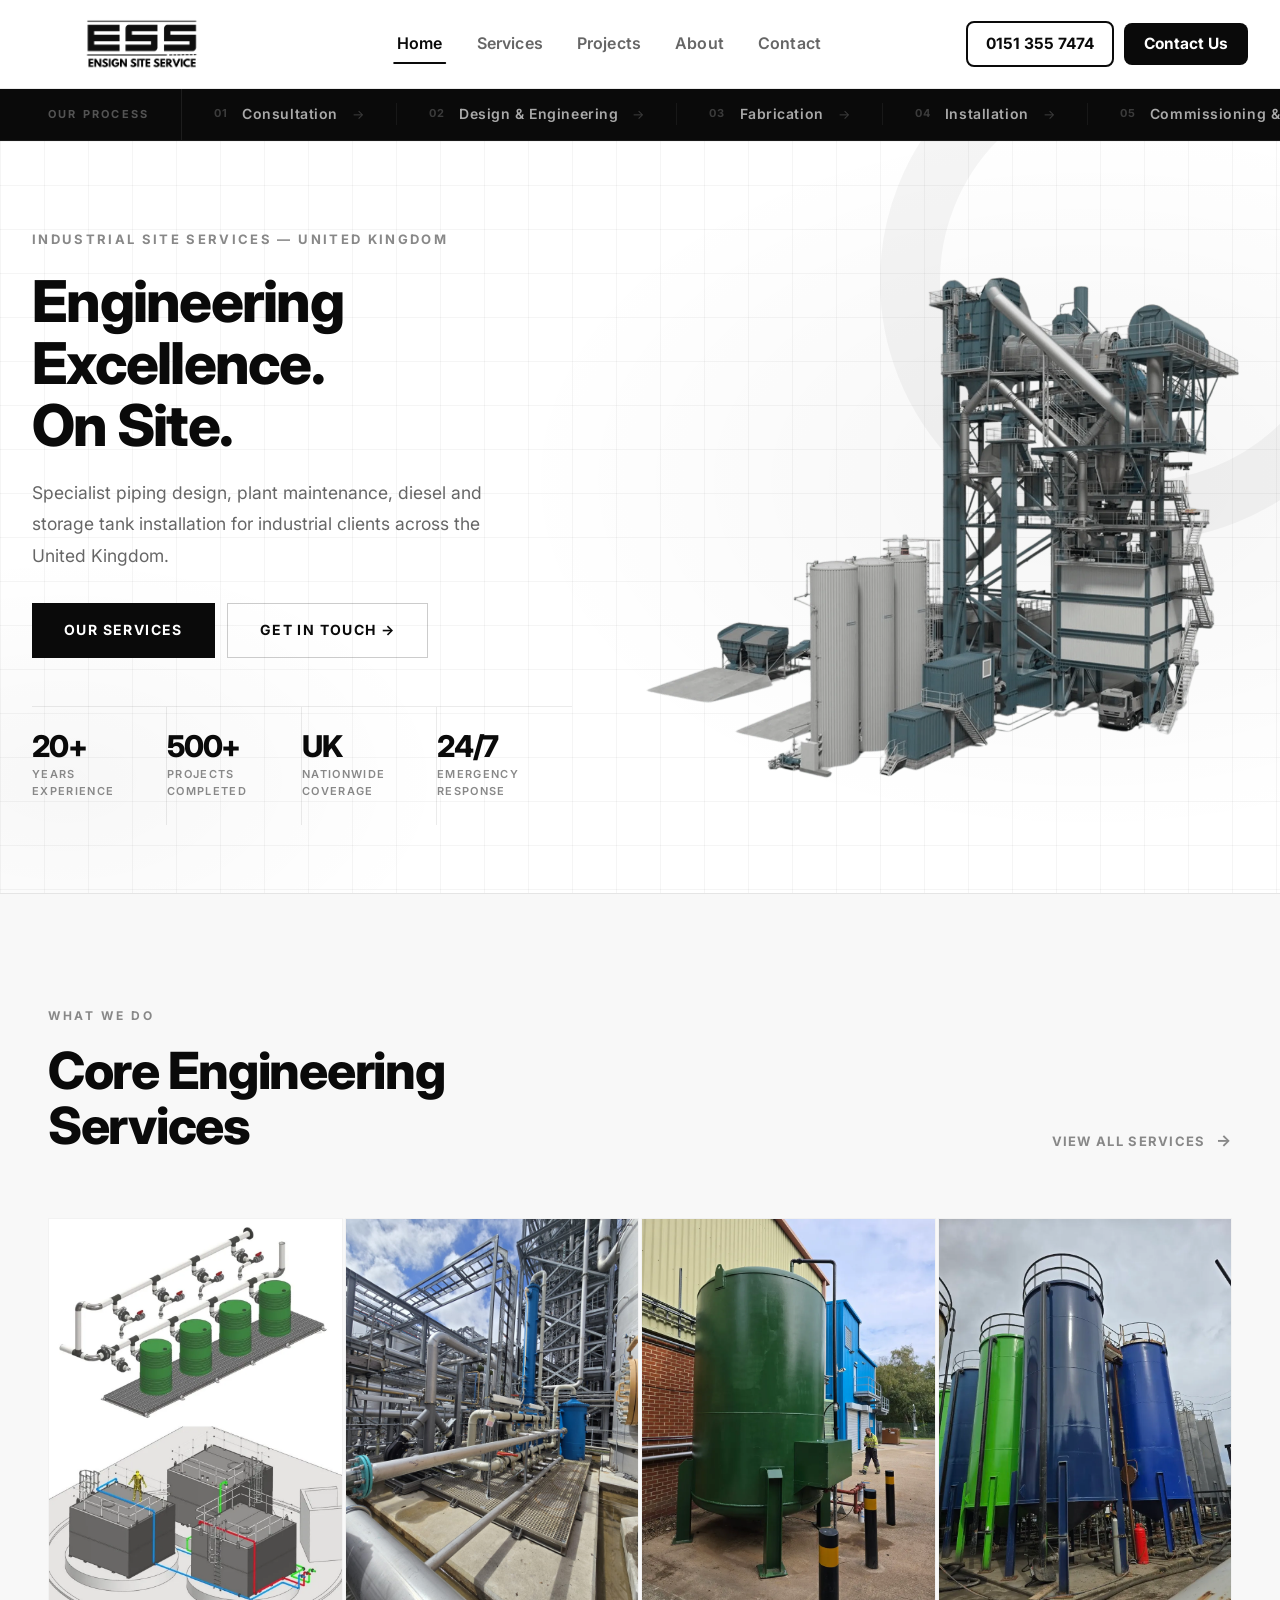
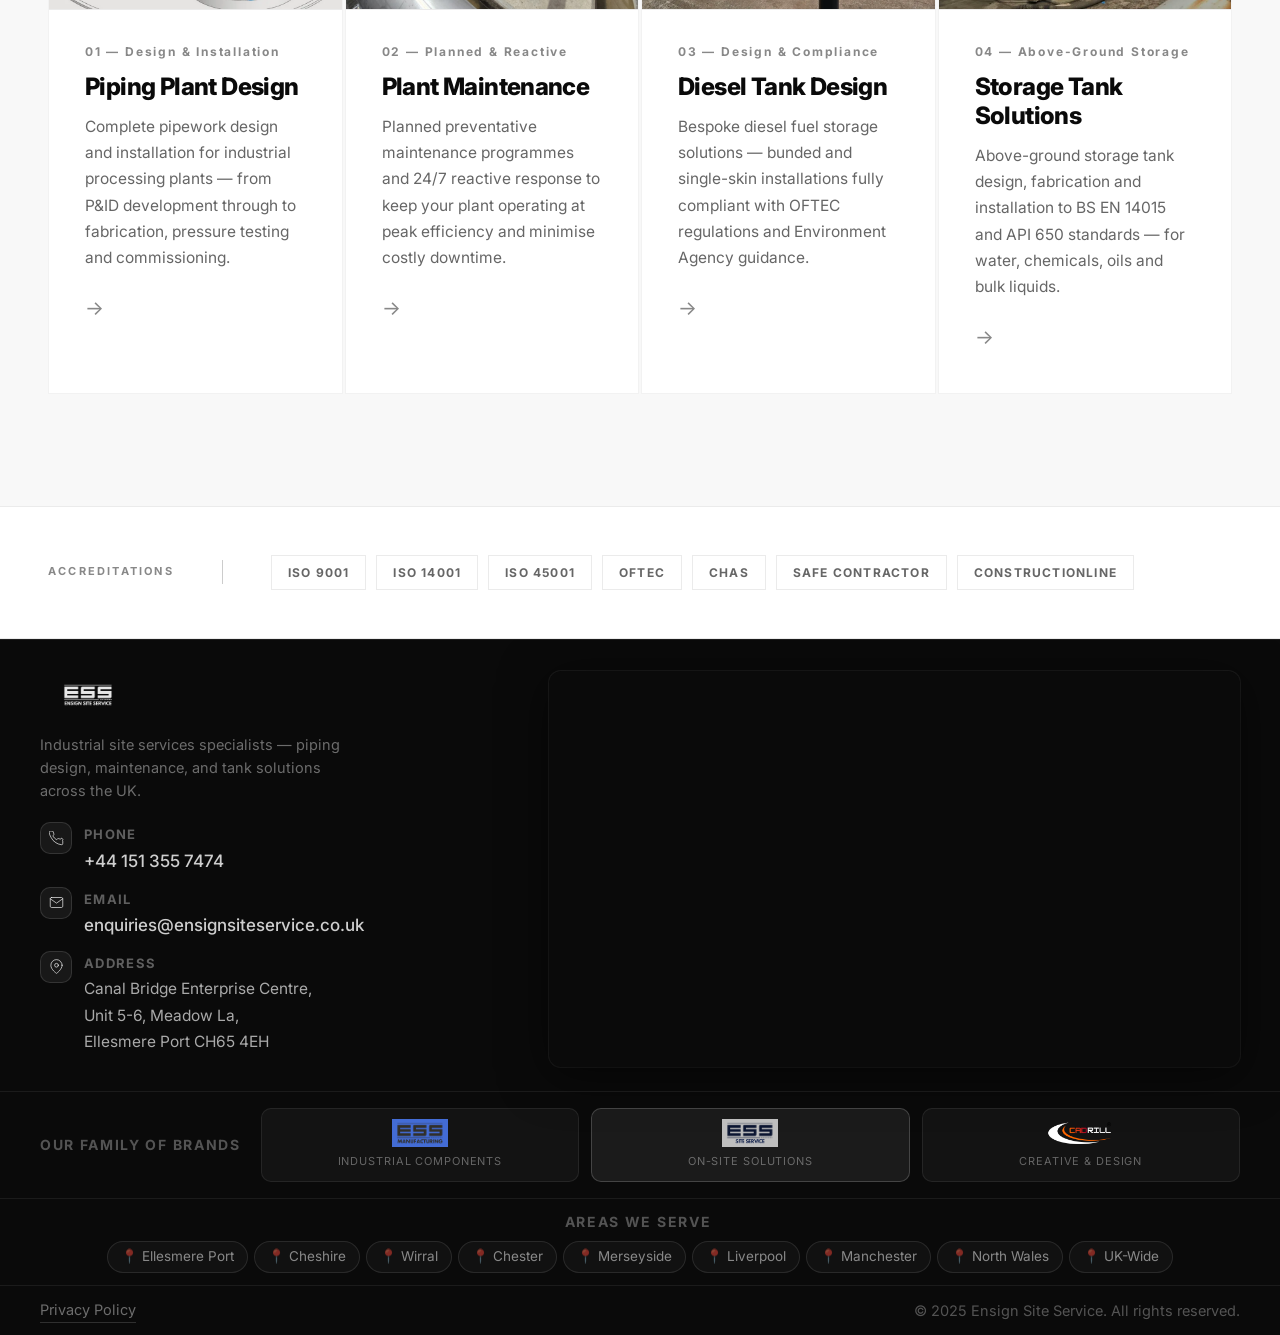
==== index.html @ 641a1922 "Link Design Studio badge to cadrill.co.uk Co-Authored-By: Claude Sonnet 5 <noreply@anthropic.com>" ====
﻿<!DOCTYPE html>
<html lang="en">
<head>
  <!-- Google tag (gtag.js) -->
  <script async src="https://www.googletagmanager.com/gtag/js?id=G-E1R8G3ZLT6"></script>
  <script>
    window.dataLayer = window.dataLayer || [];
    function gtag(){dataLayer.push(arguments);}
    gtag('js', new Date());

    gtag('config', 'G-E1R8G3ZLT6');
  </script>
  <meta charset="UTF-8" />
  <meta name="viewport" content="width=device-width, initial-scale=1.0" />
  <title>Ensign Site Service — Industrial Piping, Maintenance &amp; Tank Solutions</title>
  <meta name="description" content="Ensign Site Service delivers expert piping plant design, industrial maintenance, diesel tank and storage tank solutions across the UK." />
  <link rel="stylesheet" href="style.css" />
  <link rel="icon" type="image/png" href="LOGO/Icon.png" />
  <link href="https://fonts.googleapis.com/css2?family=Inter:wght@400;500;600;700;800&display=swap" rel="stylesheet" />
</head>
<body>

  <!-- HEADER -->
  <header class="header">
    <div class="header__inner">
      <a href="index" class="header__logo">
        <img src="LOGO/ENSIGN SITE SERVICE LOGO.png" alt="Ensign Site Service" />
      </a>
      <nav class="nav">
        <ul class="nav__list">
          <li><a href="index"    class="nav__link nav__link--active">Home</a></li>
          <li><a href="services" class="nav__link">Services</a></li>
          <li><a href="projects" class="nav__link">Projects</a></li>
          <li><a href="about"    class="nav__link">About</a></li>
          <li><a href="contact"  class="nav__link">Contact</a></li>
        </ul>
      </nav>
      <div class="header__actions">
        <a href="tel:+441513557474" class="header__phone">0151 355 7474</a>
        <a href="contact" class="header__cta">Contact Us</a>
        <button class="header__burger" aria-label="Menu" onclick="openMobileNav()"><span></span><span></span><span></span></button>
      </div>
    </div>
  </header>

  <div class="mobile-nav" id="mobileNav">
    <div class="mobile-nav__head">
      <img src="LOGO/ENSIGN SITE SERVICE LOGO.png" class="mobile-nav__logo" alt="Ensign Site Service" />
      <button class="mobile-nav__close" onclick="closeMobileNav()" aria-label="Close menu">✕</button>
    </div>
    <nav class="mobile-nav__links">
      <a href="index"    class="mobile-nav__link mobile-nav__link--active">Home</a>
      <a href="services" class="mobile-nav__link">Services</a>
      <a href="projects" class="mobile-nav__link">Projects</a>
      <a href="about"    class="mobile-nav__link">About</a>
      <a href="contact"  class="mobile-nav__link">Contact</a>
    </nav>
    <div class="mobile-nav__footer">
      <a href="tel:+441513557474" class="mobile-nav__phone">0151 355 7474</a>
      <a href="contact" class="mobile-nav__cta">Contact Us</a>
    </div>
  </div>

  <!-- PROCESS TICKER -->
  <div class="process-strip">
    <span class="process-strip__label">Our Process</span>
    <div class="process-strip__track-wrap">
      <div class="process-strip__track">
        <div class="process-step"><span class="process-step__num">01</span><span class="process-step__name">Consultation</span><span class="process-step__arrow">→</span></div>
        <div class="process-step"><span class="process-step__num">02</span><span class="process-step__name">Design &amp; Engineering</span><span class="process-step__arrow">→</span></div>
        <div class="process-step"><span class="process-step__num">03</span><span class="process-step__name">Fabrication</span><span class="process-step__arrow">→</span></div>
        <div class="process-step"><span class="process-step__num">04</span><span class="process-step__name">Installation</span><span class="process-step__arrow">→</span></div>
        <div class="process-step"><span class="process-step__num">05</span><span class="process-step__name">Commissioning &amp; Handover</span><span class="process-step__arrow">→</span></div>
        <div class="process-step"><span class="process-step__num">01</span><span class="process-step__name">Consultation</span><span class="process-step__arrow">→</span></div>
        <div class="process-step"><span class="process-step__num">02</span><span class="process-step__name">Design &amp; Engineering</span><span class="process-step__arrow">→</span></div>
        <div class="process-step"><span class="process-step__num">03</span><span class="process-step__name">Fabrication</span><span class="process-step__arrow">→</span></div>
        <div class="process-step"><span class="process-step__num">04</span><span class="process-step__name">Installation</span><span class="process-step__arrow">→</span></div>
        <div class="process-step"><span class="process-step__num">05</span><span class="process-step__name">Commissioning &amp; Handover</span><span class="process-step__arrow">→</span></div>
        <div class="process-step"><span class="process-step__num">01</span><span class="process-step__name">Consultation</span><span class="process-step__arrow">→</span></div>
        <div class="process-step"><span class="process-step__num">02</span><span class="process-step__name">Design &amp; Engineering</span><span class="process-step__arrow">→</span></div>
        <div class="process-step"><span class="process-step__num">03</span><span class="process-step__name">Fabrication</span><span class="process-step__arrow">→</span></div>
        <div class="process-step"><span class="process-step__num">04</span><span class="process-step__name">Installation</span><span class="process-step__arrow">→</span></div>
        <div class="process-step"><span class="process-step__num">05</span><span class="process-step__name">Commissioning &amp; Handover</span><span class="process-step__arrow">→</span></div>
        <div class="process-step"><span class="process-step__num">01</span><span class="process-step__name">Consultation</span><span class="process-step__arrow">→</span></div>
        <div class="process-step"><span class="process-step__num">02</span><span class="process-step__name">Design &amp; Engineering</span><span class="process-step__arrow">→</span></div>
        <div class="process-step"><span class="process-step__num">03</span><span class="process-step__name">Fabrication</span><span class="process-step__arrow">→</span></div>
        <div class="process-step"><span class="process-step__num">04</span><span class="process-step__name">Installation</span><span class="process-step__arrow">→</span></div>
        <div class="process-step"><span class="process-step__num">05</span><span class="process-step__name">Commissioning &amp; Handover</span><span class="process-step__arrow">→</span></div>
      </div>
    </div>
  </div>

  <!-- HERO -->
  <section class="hero">
    <div class="hero__inner">

      <!-- Text Side -->
      <div class="hero__content">
        <p class="hero__eyebrow">Industrial Site Services &mdash; United Kingdom</p>
        <h1 class="hero__heading">Engineering<br /><span class="hero__heading-accent">Excellence.</span><br />On Site.</h1>
        <p class="hero__body">Specialist piping design, plant maintenance, diesel and storage tank installation for industrial clients across the United Kingdom.</p>
        <div class="hero__actions">
          <a href="services" class="btn btn--dark">Our Services</a>
          <a href="contact" class="btn btn--ghost">Get in Touch &rarr;</a>
        </div>
        <div class="hero__stats">
          <div class="hero__stat">
            <div class="hero__stat-num">20+</div>
            <div class="hero__stat-label">Years Experience</div>
          </div>
          <div class="hero__stat">
            <div class="hero__stat-num">500+</div>
            <div class="hero__stat-label">Projects Completed</div>
          </div>
          <div class="hero__stat">
            <div class="hero__stat-num">UK</div>
            <div class="hero__stat-label">Nationwide Coverage</div>
          </div>
          <div class="hero__stat">
            <div class="hero__stat-num">24/7</div>
            <div class="hero__stat-label">Emergency Response</div>
          </div>
        </div>
      </div>

      <!-- Image Side -->
      <div class="hero__image-wrap">
        <img src="LOGO/hero background 1.1 compress.webp" alt="Ensign Site Service" class="hero__image" />
      </div>

    </div>
  </section>


  <!-- SERVICES -->
  <section class="services-section">
    <div class="container">
      <div class="section-head">
        <div>
          <span class="eyebrow">What We Do</span>
          <h2 class="section-head__title">Core Engineering Services</h2>
        </div>
        <a href="services" class="section-head__link">View All Services</a>
      </div>
      <div class="services-grid">

        <a href="services.html#piping" class="svc-card">
          <div class="svc-card__img-wrap">
            <img src="images/piping-design.webp" alt="Piping Plant Design" />
          </div>
          <div class="svc-card__body">
            <div class="svc-card__num">01 &mdash; Design &amp; Installation</div>
            <h3 class="svc-card__title">Piping Plant Design</h3>
            <p class="svc-card__desc">Complete pipework design and installation for industrial processing plants — from P&amp;ID development through to fabrication, pressure testing and commissioning.</p>
            <span class="svc-card__arrow">→</span>
          </div>
        </a>

        <a href="services.html#maintenance" class="svc-card">
          <div class="svc-card__img-wrap">
            <img src="./gallery/Piping/WhatsApp Image 2026-07-07 at 10.17.09 AM (2).jpeg" alt="Plant Maintenance" />
          </div>
          <div class="svc-card__body">
            <div class="svc-card__num">02 &mdash; Planned &amp; Reactive</div>
            <h3 class="svc-card__title">Plant Maintenance</h3>
            <p class="svc-card__desc">Planned preventative maintenance programmes and 24/7 reactive response to keep your plant operating at peak efficiency and minimise costly downtime.</p>
            <span class="svc-card__arrow">→</span>
          </div>
        </a>

        <a href="services.html#diesel" class="svc-card">
          <div class="svc-card__img-wrap">
            <img src="images/diesel-tank.webp" alt="Diesel Tank Design" />
          </div>
          <div class="svc-card__body">
            <div class="svc-card__num">03 &mdash; Design &amp; Compliance</div>
            <h3 class="svc-card__title">Diesel Tank Design</h3>
            <p class="svc-card__desc">Bespoke diesel fuel storage solutions — bunded and single-skin installations fully compliant with OFTEC regulations and Environment Agency guidance.</p>
            <span class="svc-card__arrow">→</span>
          </div>
        </a>

        <a href="services.html#storage" class="svc-card">
          <div class="svc-card__img-wrap">
            <img src="images/storage-tank.webp" alt="Storage Tank Solutions" />
          </div>
          <div class="svc-card__body">
            <div class="svc-card__num">04 &mdash; Above-Ground Storage</div>
            <h3 class="svc-card__title">Storage Tank Solutions</h3>
            <p class="svc-card__desc">Above-ground storage tank design, fabrication and installation to BS EN 14015 and API 650 standards — for water, chemicals, oils and bulk liquids.</p>
            <span class="svc-card__arrow">→</span>
          </div>
        </a>

      </div>
    </div>
  </section>


  <!-- CERTIFICATIONS -->
  <section class="certs-strip">
    <div class="container">
      <div class="certs-strip__inner">
        <span class="certs-strip__label">Accreditations</span>
        <div class="certs-strip__divider"></div>
        <div class="certs-strip__items">
          <span class="cert-badge">ISO 9001</span>
          <span class="cert-badge">ISO 14001</span>
          <span class="cert-badge">ISO 45001</span>
          <span class="cert-badge">OFTEC</span>
          <span class="cert-badge">CHAS</span>
          <span class="cert-badge">Safe Contractor</span>
          <span class="cert-badge">Constructionline</span>
        </div>
      </div>
    </div>
  </section>

  <!-- FOOTER -->
  <footer class="footer">
    <div class="footer__inner">
      <div class="footer__contact">
        <img src="LOGO/ENSIGN SITE SERVICE LOGO.png" class="footer__logo" alt="Ensign Site Service" />
        <p class="footer__tagline">Industrial site services specialists — piping design, maintenance, and tank solutions across the UK.</p>
        <a href="tel:+441513557474" class="footer__contact-item">
          <span class="footer__contact-icon">
            <svg viewBox="0 0 24 24" fill="none" width="15" height="15" stroke="currentColor" stroke-width="1.5" stroke-linecap="round" stroke-linejoin="round"><path d="M22 16.92v3a2 2 0 01-2.18 2 19.79 19.79 0 01-8.63-3.07A19.5 19.5 0 013.07 9.8 19.79 19.79 0 01.04 1.22 2 2 0 012 .04h3a2 2 0 012 1.72 12.84 12.84 0 00.7 2.81 2 2 0 01-.45 2.11L6.09 7.91a16 16 0 006 6l1.27-1.27a2 2 0 012.11-.45 12.84 12.84 0 002.81.7A2 2 0 0122 14.92z"/></svg>
          </span>
          <span class="footer__contact-text">
            <span class="footer__label">Phone</span>
            <span class="footer__value">+44 151 355 7474</span>
          </span>
        </a>
        <a href="mailto:enquiries@ensignsiteservice.co.uk" class="footer__contact-item">
          <span class="footer__contact-icon">
            <svg viewBox="0 0 24 24" fill="none" width="15" height="15" stroke="currentColor" stroke-width="1.5" stroke-linecap="round" stroke-linejoin="round"><path d="M4 4h16c1.1 0 2 .9 2 2v12c0 1.1-.9 2-2 2H4c-1.1 0-2-.9-2-2V6c0-1.1.9-2 2-2z"/><polyline points="22,6 12,13 2,6"/></svg>
          </span>
          <span class="footer__contact-text">
            <span class="footer__label">Email</span>
            <span class="footer__value">enquiries@ensignsiteservice.co.uk</span>
          </span>
        </a>
        <div class="footer__contact-item">
          <span class="footer__contact-icon">
            <svg viewBox="0 0 24 24" fill="none" width="15" height="15" stroke="currentColor" stroke-width="1.5" stroke-linecap="round" stroke-linejoin="round"><path d="M21 10c0 7-9 13-9 13S3 17 3 10a9 9 0 1118 0z"/><circle cx="12" cy="10" r="3"/></svg>
          </span>
          <span class="footer__contact-text">
            <span class="footer__label">Address</span>
            <address class="footer__address">Canal Bridge Enterprise Centre,<br />Unit 5-6, Meadow La,<br />Ellesmere Port CH65 4EH</address>
          </span>
        </div>
      </div>
      <div class="footer__map">
        <iframe src="https://www.google.com/maps/embed?pb=!1m13!1m8!1m3!1d2385.3496723277995!2d-2.88863!3d53.283271!3m2!1i1024!2i768!4f13.1!3m2!1m1!2zNTPCsDE2JzU5LjgiTiAywrA1MycxOS4xIlc!5e0!3m2!1sen!2sus!4v1782811925611!5m2!1sen!2sus" width="100%" height="100%" style="border:0;" allowfullscreen="" loading="lazy" referrerpolicy="no-referrer-when-downgrade"></iframe>
      </div>
    </div>

    <div class="footer__brands">
      <span class="footer__brands-label">Our Family of Brands</span>
      <div class="footer__brand-logos">
        <a href="https://www.ensignmanufacturing.co.uk/" target="_blank" class="footer__brand-logo-item">
          <img src="LOGO/ENSIGN MANUFACTURING.png" alt="Ensign Manufacturing" />
          <span class="footer__brand-def">Industrial Components</span>
        </a>
        <a href="index" class="footer__brand-logo-item footer__brand-logo-item--active">
          <img src="LOGO/ENSIGN SITE SERVICE.png" alt="Ensign Site Service" />
          <span class="footer__brand-def">On-Site Solutions</span>
        </a>
        <a href="https://cadrill.co.uk/" target="_blank" class="footer__brand-logo-item">
          <img src="LOGO/ENSIGN DESIGN STUDIO.png" alt="Cadrill Design Studio" />
          <span class="footer__brand-def">Creative &amp; Design</span>
        </a>
      </div>
    </div>

    <div class="footer__areas">
      <span class="footer__areas-label">Areas We Serve</span>
      <div class="footer__areas-pills">
        <span class="footer__area-pill">📍 Ellesmere Port</span>
        <span class="footer__area-pill">📍 Cheshire</span>
        <span class="footer__area-pill">📍 Wirral</span>
        <span class="footer__area-pill">📍 Chester</span>
        <span class="footer__area-pill">📍 Merseyside</span>
        <span class="footer__area-pill">📍 Liverpool</span>
        <span class="footer__area-pill">📍 Manchester</span>
        <span class="footer__area-pill">📍 North Wales</span>
        <span class="footer__area-pill">📍 UK-Wide</span>
      </div>
    </div>

    <div class="footer__bottom">
      <a href="privacy-policy" class="footer__policy-link">Privacy Policy</a>
      <p>&copy; 2025 Ensign Site Service. All rights reserved.</p>
    </div>
  </footer>

  <script>
    function openMobileNav() {
      document.getElementById('mobileNav').classList.add('is-open');
      document.body.style.overflow = 'hidden';
    }
    function closeMobileNav() {
      document.getElementById('mobileNav').classList.remove('is-open');
      document.body.style.overflow = '';
    }
  </script>
</body>
</html>
---- style.css ----
/* ======================================
   ENSIGN SITE SERVICE — Global Styles
   Clean White Industrial
   ====================================== */

*, *::before, *::after { box-sizing: border-box; margin: 0; padding: 0; }

:root {
  --black:   #0a0a0a;
  --dark:    #111111;
  --grey-8:  #1a1a1a;
  --grey-6:  #444444;
  --grey-5:  #666666;
  --grey-4:  #888888;
  --grey-3:  #aaaaaa;
  --grey-2:  #cccccc;
  --grey-1:  #f0f0f0;
  --grey-0:  #f8f8f8;
  --white:   #ffffff;
  --border:  rgba(0,0,0,0.08);
  --border-s: rgba(0,0,0,0.05);
}

html { scroll-behavior: smooth; }

body {
  font-family: 'Inter', 'Helvetica Neue', Arial, sans-serif;
  font-size: 18px;
  line-height: 1.6;
  color: var(--black);
  background: var(--white);
  -webkit-font-smoothing: antialiased;
}

img { display: block; max-width: 100%; }
a { color: inherit; text-decoration: none; }
address { font-style: normal; }

h1, h2, h3, h4 { line-height: 1.08; letter-spacing: -0.025em; }

.container {
  max-width: 1280px;
  margin: 0 auto;
  padding: 0 48px;
}

/* ── Eyebrow ── */
.eyebrow {
  font-size: 12px;
  font-weight: 700;
  letter-spacing: 0.22em;
  text-transform: uppercase;
  color: var(--grey-4);
  display: block;
  margin-bottom: 18px;
}
.eyebrow--light { color: var(--grey-4); }

/* ── Buttons ── */
.btn {
  display: inline-flex;
  align-items: center;
  gap: 10px;
  padding: 15px 32px;
  font-size: 14px;
  font-weight: 700;
  letter-spacing: 0.1em;
  text-transform: uppercase;
  border: none;
  cursor: pointer;
  transition: all 0.22s;
  white-space: nowrap;
  text-decoration: none;
}
.btn--white {
  background: var(--black);
  color: var(--white);
}
.btn--white:hover { background: var(--grey-8); transform: translateY(-1px); }
.btn--ghost {
  background: transparent;
  color: var(--black);
  border: 1.5px solid rgba(0,0,0,0.2);
}
.btn--ghost:hover { border-color: var(--black); background: rgba(0,0,0,0.04); }
.btn--dark {
  background: var(--black);
  color: var(--white);
}
.btn--dark:hover { background: var(--grey-8); transform: translateY(-1px); }
.btn--outline-dark {
  background: transparent;
  color: var(--white);
  border: 1.5px solid rgba(255,255,255,0.3);
}
.btn--outline-dark:hover { border-color: var(--white); background: rgba(255,255,255,0.08); }

/* ======================================
   HEADER / NAV
   ====================================== */

.header {
  background: rgba(255,255,255,0.92);
  backdrop-filter: blur(14px);
  -webkit-backdrop-filter: blur(14px);
  border-bottom: 1px solid rgba(0,0,0,0.08);
  position: sticky;
  top: 0;
  z-index: 100;
  width: 100%;
}
.header__inner {
  max-width: 1280px;
  margin: 0 auto;
  padding: 0 32px;
  height: 88px;
  display: flex;
  align-items: center;
  justify-content: space-between;
  gap: 24px;
}
.header__logo { display: flex; align-items: center; text-decoration: none; }
.header__logo img {
  height: 110px;
  width: auto;
  display: block;
  filter: none;
}
.nav { flex: 1; display: flex; justify-content: center; }
.nav__list {
  display: flex;
  list-style: none;
  align-items: center;
  gap: 2px;
}
.nav__link {
  position: relative;
  display: flex;
  align-items: center;
  padding: 9px 16px;
  color: var(--grey-5);
  text-decoration: none;
  font-size: 16px;
  font-weight: 600;
  letter-spacing: 0.01em;
  border-radius: 8px;
  white-space: nowrap;
  transition: color 0.22s;
}
.nav__link::after {
  content: '';
  position: absolute;
  bottom: 2px;
  left: 50%;
  transform: translateX(-50%) scaleX(0);
  width: calc(100% - 24px);
  height: 2px;
  background: var(--black);
  border-radius: 2px;
  transition: transform 0.25s cubic-bezier(0.4,0,0.2,1);
}
.nav__link:hover { color: var(--black); }
.nav__link:hover::after { transform: translateX(-50%) scaleX(1); }
.nav__link--active { color: var(--black); }
.nav__link--active::after { transform: translateX(-50%) scaleX(1); }

.header__actions {
  display: flex;
  align-items: center;
  gap: 10px;
  flex-shrink: 0;
}
.header__phone {
  font-size: 15.5px;
  font-weight: 700;
  color: var(--black);
  text-decoration: none;
  border: 2px solid var(--black);
  padding: 9px 18px;
  border-radius: 8px;
  transition: background 0.2s, color 0.2s;
}
.header__phone:hover {
  background: var(--black);
  color: var(--white);
}
.header__cta {
  font-size: 15.5px;
  font-weight: 700;
  color: var(--white);
  background: var(--black);
  padding: 9px 20px;
  border-radius: 8px;
  text-decoration: none;
  transition: background 0.2s, transform 0.2s, box-shadow 0.2s;
  white-space: nowrap;
}
.header__cta:hover {
  background: var(--grey-8);
  transform: translateY(-1px);
  box-shadow: 0 6px 18px rgba(0,0,0,0.25);
}

.header__burger {
  display: none;
  flex-direction: column;
  gap: 5px;
  background: none;
  border: none;
  cursor: pointer;
  padding: 4px;
}
.header__burger span {
  display: block;
  width: 22px; height: 2px;
  background: var(--black);
  transition: transform 0.3s, opacity 0.3s;
}

/* ======================================
   HERO
   ====================================== */

.hero {
  background:
    radial-gradient(ellipse 75% 80% at 85% 45%, rgba(0,0,0,0.04) 0%, transparent 60%),
    radial-gradient(ellipse 55% 55% at 5% 85%, rgba(0,0,0,0.03) 0%, transparent 55%),
    #ffffff;
  padding: 80px 0 60px;
  overflow: hidden;
  position: relative;
}

.hero::before {
  content: '';
  position: absolute;
  inset: 0;
  background-image:
    linear-gradient(rgba(0,0,0,0.04) 1px, transparent 1px),
    linear-gradient(90deg, rgba(0,0,0,0.04) 1px, transparent 1px);
  background-size: 44px 44px;
  pointer-events: none;
  z-index: 0;
}

.hero::after {
  content: '';
  position: absolute;
  top: -120px; right: -120px;
  width: 520px; height: 520px;
  border-radius: 50%;
  border: 60px solid rgba(0,0,0,0.04);
  pointer-events: none;
  z-index: 0;
}

.hero__inner {
  position: relative;
  z-index: 1;
  max-width: 1280px;
  margin: 0 auto;
  padding: 0 32px;
  display: flex;
  align-items: center;
  gap: 64px;
}

.hero__content {
  flex: 1;
  max-width: 540px;
}

.hero__eyebrow {
  font-size: 13px;
  font-weight: 700;
  letter-spacing: 0.18em;
  text-transform: uppercase;
  color: var(--grey-4);
  margin-bottom: 20px;
}

.hero__heading {
  font-size: clamp(40px, 4.5vw, 66px);
  font-weight: 800;
  line-height: 1.08;
  color: var(--black);
  margin-bottom: 20px;
  letter-spacing: -0.03em;
}

.hero__heading-accent { color: var(--black); }

.hero__body {
  font-size: 17.5px;
  line-height: 1.8;
  color: var(--grey-5);
  margin-bottom: 32px;
  max-width: 460px;
}

.hero__actions { display: flex; gap: 12px; margin-bottom: 48px; }

.hero__stats {
  display: grid;
  grid-template-columns: repeat(4, 1fr);
  border-top: 1px solid var(--border);
  padding-top: 0;
}
.hero__stat {
  padding: 24px 0;
  border-right: 1px solid var(--border);
  padding-right: 16px;
}
.hero__stat:last-child { border-right: none; }
.hero__stat-num {
  font-size: 30px; font-weight: 800;
  color: var(--black);
  letter-spacing: -0.04em;
  line-height: 1; margin-bottom: 5px;
}
.hero__stat-label {
  font-size: 11px; font-weight: 600;
  letter-spacing: 0.12em; text-transform: uppercase;
  color: var(--grey-4);
}

.hero__image-wrap {
  flex: 1;
  position: relative;
  display: flex;
  align-items: center;
  justify-content: center;
}

.hero__image {
  width: 100%;
  max-width: 640px;
  height: auto;
  display: block;
  object-fit: contain;
}

/* ======================================
   SERVICES GRID (homepage)
   ====================================== */

.services-section {
  background: var(--grey-0);
  padding: 112px 0;
  border-top: 1px solid var(--border);
}
.section-head {
  display: flex;
  align-items: flex-end;
  justify-content: space-between;
  margin-bottom: 64px;
  gap: 32px;
}
.section-head__title {
  font-size: clamp(34px, 4vw, 54px);
  font-weight: 800;
  color: var(--black);
  max-width: 500px;
}
.section-head__link {
  font-size: 13px; font-weight: 700;
  letter-spacing: 0.1em; text-transform: uppercase;
  color: var(--grey-4);
  display: flex; align-items: center; gap: 10px;
  flex-shrink: 0;
  transition: color 0.2s;
}
.section-head__link::after { content: '→'; font-size: 16px; }
.section-head__link:hover { color: var(--black); }

.services-grid {
  display: grid;
  grid-template-columns: repeat(4, 1fr);
  gap: 2px;
}
.svc-card {
  background: var(--white);
  display: block;
  text-decoration: none;
  position: relative;
  overflow: hidden;
  transition: background 0.3s;
  border: 1px solid var(--border-s);
}
.svc-card:hover { background: var(--grey-1); }
.svc-card__img-wrap {
  width: 100%;
  aspect-ratio: 3/4;
  overflow: hidden;
  background: var(--grey-1);
  position: relative;
}
.svc-card__img-wrap img {
  width: 100%; height: 100%;
  object-fit: cover;
  transition: transform 0.5s ease;
}
.svc-card:hover .svc-card__img-wrap img { transform: scale(1.04); }
.svc-card__img-placeholder {
  width: 100%; height: 100%;
  display: flex; align-items: center; justify-content: center;
  background: var(--grey-1);
  position: relative; overflow: hidden;
}
.svc-card__img-placeholder::before {
  content: '';
  position: absolute; inset: 0;
  background-image:
    linear-gradient(rgba(0,0,0,0.04) 1px, transparent 1px),
    linear-gradient(90deg, rgba(0,0,0,0.04) 1px, transparent 1px);
  background-size: 32px 32px;
}
.svc-card__img-label {
  font-size: 11px; font-weight: 700;
  letter-spacing: 0.18em; text-transform: uppercase;
  color: var(--grey-3);
  position: relative; z-index: 1;
}

.svc-card__body {
  padding: 32px 36px 40px;
  border-top: 1px solid var(--border);
}
.svc-card__num {
  font-size: 12px; font-weight: 700;
  letter-spacing: 0.15em;
  color: var(--grey-4);
  margin-bottom: 12px;
}
.svc-card__title {
  font-size: 24px; font-weight: 800;
  color: var(--black);
  margin-bottom: 12px; line-height: 1.2;
}
.svc-card__desc {
  font-size: 15.5px;
  color: var(--grey-5);
  line-height: 1.7; margin-bottom: 20px;
}
.svc-card__arrow {
  font-size: 20px; color: var(--grey-4);
  transition: transform 0.25s, color 0.25s;
  display: inline-block;
}
.svc-card:hover .svc-card__arrow { transform: translateX(6px); color: var(--black); }

/* ======================================
   PROCESS STRIP
   ====================================== */

@keyframes marquee {
  0%   { transform: translateX(0); }
  100% { transform: translateX(-25%); }
}

.process-strip {
  background: var(--black);
  border-bottom: 1px solid rgba(255,255,255,0.07);
  display: flex;
  align-items: center;
  overflow: hidden;
  height: 52px;
  position: sticky;
  top: 88px;
  z-index: 99;
}
.process-strip__label {
  font-size: 11px; font-weight: 700;
  letter-spacing: 0.2em; text-transform: uppercase;
  color: rgba(255,255,255,0.3);
  white-space: nowrap;
  padding: 0 32px 0 48px;
  border-right: 1px solid rgba(255,255,255,0.08);
  flex-shrink: 0;
  height: 100%;
  display: flex;
  align-items: center;
}
.process-strip__track-wrap {
  flex: 1;
  overflow: hidden;
  height: 100%;
  display: flex;
  align-items: center;
}
.process-strip__track {
  display: flex;
  align-items: center;
  width: max-content;
  animation: marquee 24s linear infinite;
  will-change: transform;
}
.process-step {
  display: flex; align-items: center;
  gap: 14px; padding: 0 32px;
  border-right: 1px solid rgba(255,255,255,0.06);
}
.process-step__num {
  font-size: 11px; font-weight: 700;
  letter-spacing: 0.1em;
  color: rgba(255,255,255,0.2);
}
.process-step__name {
  font-size: 14px; font-weight: 600;
  letter-spacing: 0.04em;
  color: rgba(255,255,255,0.65);
  white-space: nowrap;
}
.process-step__arrow { font-size: 13px; color: rgba(255,255,255,0.2); }

/* ======================================
   ABOUT SECTION
   ====================================== */

.about-section {
  background: var(--white);
  padding: 112px 0;
  border-top: 1px solid var(--border);
}
.about-section__inner {
  display: grid;
  grid-template-columns: 1fr 1fr;
  gap: 96px; align-items: start;
}
.about-section__title {
  font-size: clamp(32px, 3.5vw, 50px);
  font-weight: 800; color: var(--black);
  margin-bottom: 32px; line-height: 1.1;
}
.about-section__body {
  font-size: 17px; color: var(--grey-5);
  line-height: 1.85; margin-bottom: 20px;
}
.about-section__cta { margin-top: 36px; }
.about-stats {
  display: grid; grid-template-columns: 1fr 1fr;
  gap: 2px; background: var(--border);
  border: 1px solid var(--border);
}
.about-stat {
  background: var(--white);
  padding: 32px 28px;
}
.about-stat__num {
  font-size: 44px; font-weight: 800;
  color: var(--black);
  letter-spacing: -0.04em; line-height: 1; margin-bottom: 6px;
}
.about-stat__label {
  font-size: 12px; font-weight: 600;
  letter-spacing: 0.12em; text-transform: uppercase;
  color: var(--grey-4);
}

/* ======================================
   INDUSTRIES
   ====================================== */

.industries-section {
  background: var(--grey-0);
  padding: 112px 0;
  border-top: 1px solid var(--border);
}
.industries-grid {
  display: grid; grid-template-columns: repeat(3, 1fr);
  gap: 2px; background: var(--border);
  border: 1px solid var(--border);
  margin-top: 56px;
}
.industry-item {
  background: var(--grey-0);
  padding: 28px;
  display: flex; align-items: center; gap: 18px;
  transition: background 0.2s;
  cursor: default;
}
.industry-item:hover { background: var(--white); }
.industry-item__num {
  font-size: 12px; font-weight: 700;
  letter-spacing: 0.1em; color: var(--grey-3);
  flex-shrink: 0; min-width: 24px;
}
.industry-item__name {
  font-size: 16px; font-weight: 600;
  color: var(--grey-6);
  transition: color 0.2s;
}
.industry-item:hover .industry-item__name { color: var(--black); }

/* ======================================
   CERTIFICATIONS
   ====================================== */

.certs-strip {
  background: var(--white);
  padding: 48px 0;
  border-top: 1px solid var(--border);
  border-bottom: 1px solid var(--border);
}
.certs-strip__inner {
  display: flex; align-items: center;
  gap: 48px; flex-wrap: wrap;
}
.certs-strip__label {
  font-size: 11px; font-weight: 700;
  letter-spacing: 0.2em; text-transform: uppercase;
  color: var(--grey-4); flex-shrink: 0; white-space: nowrap;
}
.certs-strip__divider {
  width: 1px; height: 24px;
  background: var(--grey-2); flex-shrink: 0;
}
.certs-strip__items { display: flex; gap: 10px; flex-wrap: wrap; }
.cert-badge {
  padding: 7px 16px;
  border: 1px solid var(--border);
  font-size: 12px; font-weight: 700;
  letter-spacing: 0.1em; color: var(--grey-5);
  text-transform: uppercase;
  transition: border-color 0.2s, color 0.2s;
}
.cert-badge:hover { border-color: var(--black); color: var(--black); }

/* ======================================
   CTA BAND
   ====================================== */

.cta-band {
  background: var(--black);
  padding: 96px 0;
}
.cta-band__inner {
  display: flex; align-items: center;
  justify-content: space-between; gap: 48px;
}
.cta-band__title {
  font-size: clamp(28px, 3.5vw, 46px);
  font-weight: 800; color: var(--white);
  max-width: 560px;
  letter-spacing: -0.025em; line-height: 1.1;
}
.cta-band__actions { display: flex; gap: 12px; flex-shrink: 0; }

/* ======================================
   FOOTER
   ====================================== */

.footer {
  background: #0a0a0a;
  color: #d1d5db;
  position: relative;
  overflow: hidden;
}

.footer::before {
  content: '';
  position: absolute;
  top: 0; left: 0; right: 0;
  height: 1px;
  background: rgba(255,255,255,0.08);
}

.footer__inner {
  max-width: 1280px;
  margin: 0 auto;
  padding: 32px 40px 24px;
  display: grid;
  grid-template-columns: 1fr 1.5fr;
  gap: 48px;
  align-items: stretch;
  position: relative;
  z-index: 1;
}

.footer__logo {
  height: 48px;
  width: auto;
  display: block;
  margin-bottom: 14px;
  filter: brightness(0) invert(1);
  opacity: 0.9;
}
.footer__tagline {
  font-size: 14.5px;
  color: rgba(255,255,255,0.4);
  line-height: 1.6;
  margin-bottom: 20px;
  max-width: 300px;
}

.footer__contact-item {
  display: flex;
  align-items: flex-start;
  gap: 12px;
  margin-bottom: 12px;
  text-decoration: none;
  transition: opacity 0.2s;
}
.footer__contact-item:hover { opacity: 0.85; }

.footer__contact-icon {
  width: 32px; height: 32px;
  background: rgba(255,255,255,0.06);
  border: 1px solid rgba(255,255,255,0.12);
  border-radius: 10px;
  display: flex;
  align-items: center;
  justify-content: center;
  flex-shrink: 0;
  color: rgba(255,255,255,0.7);
  transition: background 0.2s, border-color 0.2s;
}
.footer__contact-item:hover .footer__contact-icon {
  background: rgba(255,255,255,0.12);
  border-color: rgba(255,255,255,0.22);
}

.footer__contact-text {
  display: flex;
  flex-direction: column;
  gap: 3px;
  padding-top: 2px;
}

.footer__label {
  display: block;
  font-size: 13px;
  font-weight: 700;
  color: rgba(255,255,255,0.35);
  text-transform: uppercase;
  letter-spacing: 0.1em;
}

.footer__value {
  font-size: 17px;
  color: rgba(255,255,255,0.8);
  text-decoration: none;
  line-height: 1.55;
  font-weight: 500;
  transition: color 0.2s;
}
.footer__value:hover { color: #fff; }

.footer__address {
  font-style: normal;
  color: rgba(255,255,255,0.65);
  line-height: 1.7;
  font-size: 15.5px;
  font-weight: 400;
}

.footer__map {
  height: 100%;
  min-height: 200px;
  border-radius: 12px;
  overflow: hidden;
  box-shadow: 0 8px 48px rgba(0,0,0,0.55), 0 0 0 1px rgba(255,255,255,0.07);
  position: relative;
}

.footer__brands {
  position: relative;
  z-index: 1;
  border-top: 1px solid rgba(255,255,255,0.07);
  padding: 16px 40px;
  max-width: 1280px;
  margin: 0 auto;
  width: 100%;
  box-sizing: border-box;
  display: flex;
  align-items: center;
  gap: 20px;
}

.footer__brands-label {
  font-size: 14px;
  font-weight: 700;
  color: rgba(255,255,255,0.3);
  text-transform: uppercase;
  letter-spacing: 0.12em;
  white-space: nowrap;
  flex-shrink: 0;
}

.footer__brand-logos {
  display: flex;
  flex-direction: row;
  align-items: stretch;
  gap: 12px;
  flex: 1;
}

.footer__brand-logo-item {
  flex: 1;
  display: flex;
  flex-direction: column;
  align-items: center;
  gap: 6px;
  text-decoration: none;
  background: rgba(255,255,255,0.04);
  border: 1px solid rgba(255,255,255,0.08);
  border-radius: 10px;
  padding: 10px 12px;
  transition: background 0.22s, border-color 0.22s, transform 0.22s;
}
.footer__brand-logo-item:hover {
  background: rgba(255,255,255,0.09);
  border-color: rgba(255,255,255,0.16);
  transform: translateY(-3px);
}
.footer__brand-logo-item--active {
  background: rgba(255,255,255,0.07);
  border-color: rgba(255,255,255,0.18);
}

.footer__brand-logo-item img {
  height: 28px;
  width: auto;
  display: block;
  object-fit: contain;
}

.footer__brand-def {
  font-size: 11px;
  color: rgba(255,255,255,0.35);
  text-transform: uppercase;
  letter-spacing: 0.08em;
  white-space: nowrap;
  text-align: center;
}

.footer__areas {
  position: relative;
  z-index: 1;
  border-top: 1px solid rgba(255,255,255,0.07);
  padding: 12px 40px;
  display: flex;
  flex-wrap: wrap;
  align-items: center;
  justify-content: center;
  gap: 8px 12px;
  max-width: 1280px;
  margin: 0 auto;
  width: 100%;
  box-sizing: border-box;
}

.footer__areas-label {
  font-size: 14px;
  font-weight: 700;
  color: rgba(255,255,255,0.3);
  text-transform: uppercase;
  letter-spacing: 0.12em;
  white-space: nowrap;
  margin-right: 4px;
}

.footer__areas-pills {
  display: flex;
  flex-wrap: wrap;
  gap: 6px;
  align-items: center;
}

.footer__area-pill {
  font-size: 13.5px;
  color: rgba(255,255,255,0.5);
  padding: 4px 13px;
  border: 1px solid rgba(255,255,255,0.1);
  border-radius: 20px;
  text-decoration: none;
  background: rgba(255,255,255,0.03);
  transition: background 0.2s, color 0.2s, border-color 0.2s;
}
.footer__area-pill--link:hover {
  background: rgba(255,255,255,0.1);
  border-color: rgba(255,255,255,0.22);
  color: #fff;
}

.footer__bottom {
  position: relative;
  z-index: 1;
  border-top: 1px solid rgba(255,255,255,0.07);
  padding: 12px 40px;
  display: flex;
  align-items: center;
  justify-content: space-between;
  max-width: 1280px;
  margin: 0 auto;
  width: 100%;
  box-sizing: border-box;
}

.footer__bottom p {
  font-size: 14.5px;
  color: rgba(255,255,255,0.3);
}

.footer__policy-link {
  font-size: 14.5px;
  color: rgba(255,255,255,0.4);
  text-decoration: none;
  transition: color 0.2s;
  border-bottom: 1px solid rgba(255,255,255,0.15);
  padding-bottom: 1px;
}
.footer__policy-link:hover { color: #fff; border-color: #fff; }

/* ======================================
   PAGE HERO (inner pages)
   ====================================== */

.page-hero {
  background: var(--white);
  padding: 160px 0 80px;
  position: relative;
  overflow: hidden;
  border-bottom: 1px solid var(--border);
}
.page-hero::before {
  content: '';
  position: absolute; inset: 0;
  background-image:
    linear-gradient(rgba(0,0,0,0.035) 1px, transparent 1px),
    linear-gradient(90deg, rgba(0,0,0,0.035) 1px, transparent 1px);
  background-size: 80px 80px;
}
.page-hero__inner { position: relative; z-index: 1; }
.page-hero__title {
  font-size: clamp(44px, 6vw, 78px);
  font-weight: 800; color: var(--black);
  margin: 16px 0 20px;
  letter-spacing: -0.03em;
}
.page-hero__sub {
  font-size: 17px; color: var(--grey-5);
  max-width: 560px; line-height: 1.8;
}

/* ======================================
   SERVICES DETAIL PAGE
   ====================================== */

.svc-detail { padding: 88px 0; border-bottom: 1px solid var(--border); }
.svc-detail:last-child { border-bottom: none; }
.svc-detail__inner { display: grid; grid-template-columns: 1fr 1fr; gap: 80px; align-items: start; }
.svc-detail--reverse .svc-detail__inner { direction: rtl; }
.svc-detail--reverse .svc-detail__inner > * { direction: ltr; }
.svc-detail__num { font-size: 90px; font-weight: 800; color: rgba(0,0,0,0.04); line-height: 1; margin-bottom: -24px; }
.svc-detail__tag { font-size: 12px; font-weight: 700; letter-spacing: 0.2em; text-transform: uppercase; color: var(--grey-4); margin-bottom: 16px; display: block; margin-top: 8px; }
.svc-detail__title { font-size: 36px; font-weight: 800; color: var(--black); margin-bottom: 24px; }
.svc-detail__body { font-size: 16.5px; color: var(--grey-5); line-height: 1.85; margin-bottom: 20px; }
.svc-detail__list { list-style: none; display: flex; flex-direction: column; gap: 10px; margin-top: 8px; }
.svc-detail__list li { font-size: 15.5px; color: var(--grey-5); display: flex; align-items: flex-start; gap: 12px; }
.svc-detail__list li::before { content: '—'; color: var(--grey-3); flex-shrink: 0; margin-top: 1px; }
.svc-detail__img-box {
  background: var(--grey-1);
  border: 1px solid var(--border);
  aspect-ratio: 3/4;
  display: flex; align-items: center; justify-content: center;
  position: relative; overflow: hidden;
}
.svc-detail__img-box::before {
  content: '';
  position: absolute; inset: 0;
  background-image:
    linear-gradient(rgba(0,0,0,0.04) 1px, transparent 1px),
    linear-gradient(90deg, rgba(0,0,0,0.04) 1px, transparent 1px);
  background-size: 32px 32px;
}
.svc-detail__img-label { font-size: 11px; font-weight: 700; letter-spacing: 0.2em; text-transform: uppercase; color: var(--grey-3); position: relative; z-index: 1; }

/* ======================================
   SERVICES DARK BACKGROUND OVERRIDES
   ====================================== */

.svc-dark .svc-detail { border-bottom-color: rgba(255,255,255,0.07); }
.svc-dark .svc-detail__num { color: rgba(255,255,255,0.05); }
.svc-dark .svc-detail__tag { color: rgba(255,255,255,0.45); }
.svc-dark .svc-detail__title { color: var(--white); }
.svc-dark .svc-detail__body { color: rgba(255,255,255,0.6); }
.svc-dark .svc-detail__list li { color: rgba(255,255,255,0.6); }
.svc-dark .svc-detail__list li::before { color: rgba(255,255,255,0.25); }
.svc-dark .svc-detail__img-label { color: rgba(255,255,255,0.25); }
.svc-dark .svc-detail__img-box { background: rgba(255,255,255,0.05); border-color: rgba(255,255,255,0.08); }
.svc-dark .svc-detail__img-box::before {
  background-image:
    linear-gradient(rgba(255,255,255,0.04) 1px, transparent 1px),
    linear-gradient(90deg, rgba(255,255,255,0.04) 1px, transparent 1px);
}

/* ======================================
   PROJECTS PAGE
   ====================================== */

.filter-bar { background: var(--white); border-bottom: 1px solid var(--border); }
.filter-bar__inner { display: flex; align-items: center; overflow-x: auto; }
.filter-btn {
  padding: 20px 28px;
  font-size: 13px; font-weight: 700;
  letter-spacing: 0.1em; text-transform: uppercase;
  border: none;
  border-right: 1px solid var(--border);
  background: transparent;
  color: var(--grey-4);
  cursor: pointer;
  transition: all 0.2s; white-space: nowrap;
}
.filter-btn:hover { color: var(--black); background: var(--grey-0); }
.filter-btn.active { color: var(--black); background: var(--grey-0); border-bottom: 2px solid var(--black); }

.projects-section { background: var(--grey-0); padding: 2px 0 0; }
.projects-grid { display: grid; grid-template-columns: repeat(4, 1fr); gap: 2px; }
.proj-card { position: relative; background: var(--white); overflow: hidden; cursor: pointer; }
.proj-card__img { width: 100%; aspect-ratio: 3/4; object-fit: cover; display: block; transition: transform 0.5s ease; }
.proj-card:hover .proj-card__img { transform: scale(1.05); }
.proj-card__placeholder {
  width: 100%; aspect-ratio: 3/4;
  background: var(--grey-1);
  display: flex; align-items: center; justify-content: center;
  position: relative; overflow: hidden;
}
.proj-card__placeholder::before {
  content: '';
  position: absolute; inset: 0;
  background-image:
    linear-gradient(rgba(0,0,0,0.04) 1px, transparent 1px),
    linear-gradient(90deg, rgba(0,0,0,0.04) 1px, transparent 1px);
  background-size: 28px 28px;
}
.proj-card__placeholder span { font-size: 11px; font-weight: 700; letter-spacing: 0.18em; text-transform: uppercase; color: var(--grey-3); position: relative; z-index: 1; }
.proj-card__overlay { position: absolute; inset: 0; background: linear-gradient(to top, rgba(0,0,0,0.7) 0%, rgba(0,0,0,0) 50%); opacity: 0; transition: opacity 0.3s; }
.proj-card:hover .proj-card__overlay { opacity: 1; }
.proj-card__info { position: absolute; bottom: 0; left: 0; right: 0; padding: 24px; transform: translateY(6px); opacity: 0; transition: all 0.3s; }
.proj-card:hover .proj-card__info { transform: translateY(0); opacity: 1; }
.proj-card__cat { font-size: 11px; font-weight: 700; letter-spacing: 0.15em; text-transform: uppercase; color: rgba(255,255,255,0.6); margin-bottom: 6px; }
.proj-card__title { font-size: 16px; font-weight: 700; color: var(--white); line-height: 1.3; }
.proj-card__loc { font-size: 14px; color: rgba(255,255,255,0.5); margin-top: 4px; }
.proj-card__tag { position: absolute; top: 14px; left: 14px; padding: 5px 12px; background: rgba(255,255,255,0.92); font-size: 11px; font-weight: 700; letter-spacing: 0.1em; text-transform: uppercase; color: var(--black); }

.projects-stats { background: var(--white); padding: 64px 0; border-top: 1px solid var(--border); }
.projects-stats__inner { display: grid; grid-template-columns: repeat(4, 1fr); gap: 2px; background: var(--border); border: 1px solid var(--border); }
.ps-item { background: var(--white); padding: 36px 32px; }
.ps-item__num { font-size: 44px; font-weight: 800; color: var(--black); letter-spacing: -0.04em; line-height: 1; margin-bottom: 8px; }
.ps-item__label { font-size: 12px; font-weight: 600; letter-spacing: 0.12em; text-transform: uppercase; color: var(--grey-4); }

/* ======================================
   ABOUT PAGE
   ====================================== */

.about-intro { padding: 96px 0; background: var(--white); border-top: 1px solid var(--border); }
.about-intro__inner { display: grid; grid-template-columns: 1fr 1fr; gap: 80px; align-items: start; }
.about-intro__title { font-size: 38px; font-weight: 800; color: var(--black); margin-bottom: 28px; }
.about-intro__body { font-size: 16.5px; color: var(--grey-5); line-height: 1.85; margin-bottom: 18px; }
.about-mini-stats { display: grid; grid-template-columns: 1fr 1fr; gap: 2px; background: var(--border); border: 1px solid var(--border); }
.about-mini-stat { background: var(--white); padding: 32px 24px; }
.about-mini-stat__num { font-size: 40px; font-weight: 800; color: var(--black); letter-spacing: -0.04em; line-height: 1; margin-bottom: 6px; }
.about-mini-stat__label { font-size: 12px; font-weight: 600; letter-spacing: 0.12em; text-transform: uppercase; color: var(--grey-4); }

.values-section { background: var(--grey-0); padding: 96px 0; border-top: 1px solid var(--border); }
.values-grid { display: grid; grid-template-columns: repeat(3, 1fr); gap: 2px; background: var(--border); border: 1px solid var(--border); margin-top: 56px; }
.value-card { background: var(--white); padding: 40px 32px; transition: background 0.2s; }
.value-card:hover { background: var(--grey-1); }
.value-card__icon { width: 36px; height: 36px; margin-bottom: 24px; color: var(--black); }
.value-card__title { font-size: 20px; font-weight: 800; color: var(--black); margin-bottom: 14px; }
.value-card__body { font-size: 15.5px; color: var(--grey-5); line-height: 1.75; }

.timeline-section { padding: 96px 0; background: var(--white); border-top: 1px solid var(--border); }
.timeline { position: relative; margin-top: 56px; padding-left: 32px; border-left: 1px solid var(--grey-2); display: flex; flex-direction: column; gap: 48px; }
.tl-item { position: relative; }
.tl-item::before { content: ''; position: absolute; left: -37px; top: 5px; width: 10px; height: 10px; background: var(--grey-2); border-radius: 50%; }
.tl-item__year { font-size: 11px; font-weight: 700; letter-spacing: 0.18em; text-transform: uppercase; color: var(--grey-4); margin-bottom: 8px; }
.tl-item__title { font-size: 20px; font-weight: 800; color: var(--black); margin-bottom: 10px; }
.tl-item__body { font-size: 15.5px; color: var(--grey-5); line-height: 1.75; }

.team-section { background: var(--grey-0); padding: 96px 0; border-top: 1px solid var(--border); }
.team-grid { display: grid; grid-template-columns: repeat(3, 1fr); gap: 2px; background: var(--border); border: 1px solid var(--border); margin-top: 56px; }
.team-card { background: var(--white); padding: 40px 32px; transition: background 0.2s; }
.team-card:hover { background: var(--grey-1); }
.team-card__name { font-size: 19px; font-weight: 800; color: var(--black); margin-bottom: 6px; }
.team-card__role { font-size: 11px; font-weight: 700; letter-spacing: 0.15em; text-transform: uppercase; color: var(--grey-4); }
.team-card__bio { font-size: 15px; color: var(--grey-5); line-height: 1.75; margin-top: 16px; }

/* ======================================
   CONTACT PAGE
   ====================================== */

.contact-section { background: var(--white); padding: 80px 0 100px; border-top: 1px solid var(--border); }
.contact-section__inner { display: grid; grid-template-columns: 5fr 4fr; gap: 80px; align-items: start; }

.contact-form__title { font-size: 30px; font-weight: 800; color: var(--black); margin-bottom: 8px; }
.contact-form__sub { font-size: 15.5px; color: var(--grey-5); margin-bottom: 40px; line-height: 1.65; }
.form-row { display: grid; grid-template-columns: 1fr 1fr; gap: 16px; }
.form-group { display: flex; flex-direction: column; gap: 8px; margin-bottom: 16px; }
.form-group label { font-size: 11px; font-weight: 700; letter-spacing: 0.15em; text-transform: uppercase; color: var(--grey-5); }
.form-group input,
.form-group select,
.form-group textarea {
  padding: 14px 16px;
  background: var(--grey-0);
  border: 1.5px solid var(--grey-2);
  font-family: inherit;
  font-size: 16px; color: var(--black);
  outline: none;
  transition: border-color 0.2s;
  border-radius: 0; -webkit-appearance: none;
}
.form-group input::placeholder,
.form-group textarea::placeholder { color: var(--grey-3); }
.form-group input:focus,
.form-group select:focus,
.form-group textarea:focus { border-color: var(--black); background: var(--white); }
.form-group textarea { resize: vertical; min-height: 140px; }
.form-group select { background-image: url("data:image/svg+xml,%3Csvg xmlns='http://www.w3.org/2000/svg' width='12' height='8' viewBox='0 0 12 8'%3E%3Cpath d='M1 1l5 5 5-5' stroke='%23888' stroke-width='1.5' fill='none'/%3E%3C/svg%3E"); background-repeat: no-repeat; background-position: right 16px center; background-color: var(--grey-0); padding-right: 40px; cursor: pointer; }
.form-submit { width: 100%; padding: 16px; background: var(--black); color: var(--white); font-size: 13px; font-weight: 700; letter-spacing: 0.12em; text-transform: uppercase; border: none; cursor: pointer; margin-top: 8px; transition: background 0.2s; }
.form-submit:hover { background: var(--grey-8); }
.form-note { font-size: 13px; color: var(--grey-4); margin-top: 14px; line-height: 1.6; }
.form-success { display: none; padding: 20px 24px; background: var(--grey-0); border: 1px solid var(--border); font-size: 16px; color: var(--grey-6); margin-top: 16px; }

.contact-info__box { background: var(--grey-0); border: 1px solid var(--border); padding: 36px 32px; margin-bottom: 2px; }
.contact-info__box-title { font-size: 11px; font-weight: 700; letter-spacing: 0.18em; text-transform: uppercase; color: var(--grey-4); margin-bottom: 28px; }
.ci-item { display: flex; gap: 16px; margin-bottom: 26px; }
.ci-item:last-child { margin-bottom: 0; }
.ci-item__icon { width: 18px; height: 18px; flex-shrink: 0; margin-top: 2px; color: var(--grey-4); }
.ci-item__label { font-size: 11px; font-weight: 700; letter-spacing: 0.12em; text-transform: uppercase; color: var(--grey-4); margin-bottom: 5px; }
.ci-item__val { font-size: 15.5px; color: var(--grey-6); line-height: 1.5; }
.ci-item__val a { color: var(--grey-6); text-decoration: none; transition: color 0.2s; }
.ci-item__val a:hover { color: var(--black); }

.emergency-box { background: var(--black); padding: 28px 32px; margin-top: 2px; }
.emergency-box__label { font-size: 11px; font-weight: 700; letter-spacing: 0.15em; text-transform: uppercase; color: rgba(255,255,255,0.35); margin-bottom: 8px; }
.emergency-box__text { font-size: 15px; color: rgba(255,255,255,0.5); line-height: 1.6; margin-bottom: 14px; }
.emergency-box__num { font-size: 24px; font-weight: 800; color: var(--white); }

/* ======================================
   MOBILE NAV DRAWER
   ====================================== */

.mobile-nav {
  display: none;
  position: fixed;
  inset: 0;
  background: var(--white);
  z-index: 300;
  flex-direction: column;
  overflow-y: auto;
}
.mobile-nav.is-open { display: flex; }

.mobile-nav__head {
  display: flex;
  align-items: center;
  justify-content: space-between;
  padding: 0 20px;
  height: 72px;
  border-bottom: 1px solid var(--border);
  flex-shrink: 0;
}
.mobile-nav__logo { height: 64px; width: auto; display: block; }
.mobile-nav__close {
  width: 40px; height: 40px;
  border: 1.5px solid var(--grey-2);
  background: none;
  border-radius: 8px;
  display: flex; align-items: center; justify-content: center;
  cursor: pointer;
  font-size: 22px;
  color: var(--black);
  line-height: 1;
  padding: 0;
}
.mobile-nav__links {
  flex: 1;
  display: flex;
  flex-direction: column;
}
.mobile-nav__link {
  padding: 20px 24px;
  font-size: 20px;
  font-weight: 700;
  color: var(--grey-5);
  text-decoration: none;
  border-bottom: 1px solid var(--border);
  transition: color 0.2s, background 0.2s;
  display: flex;
  align-items: center;
  justify-content: space-between;
}
.mobile-nav__link::after { content: '→'; font-size: 17px; color: var(--grey-3); transition: color 0.2s; }
.mobile-nav__link:hover { color: var(--black); background: var(--grey-0); }
.mobile-nav__link:hover::after { color: var(--black); }
.mobile-nav__link--active { color: var(--black); }
.mobile-nav__link--active::after { color: var(--black); }
.mobile-nav__footer {
  padding: 20px 24px 36px;
  display: flex;
  flex-direction: column;
  gap: 10px;
  border-top: 1px solid var(--border);
  flex-shrink: 0;
}
.mobile-nav__phone {
  display: flex;
  align-items: center;
  justify-content: center;
  padding: 15px;
  border: 2px solid var(--black);
  border-radius: 8px;
  font-size: 17px;
  font-weight: 700;
  color: var(--black);
  text-decoration: none;
  transition: background 0.2s, color 0.2s;
}
.mobile-nav__phone:hover { background: var(--black); color: var(--white); }
.mobile-nav__cta {
  display: flex;
  align-items: center;
  justify-content: center;
  padding: 15px;
  background: var(--black);
  border-radius: 8px;
  font-size: 17px;
  font-weight: 700;
  color: var(--white);
  text-decoration: none;
  transition: background 0.2s;
}
.mobile-nav__cta:hover { background: var(--grey-8); }

/* ======================================
   RESPONSIVE
   ====================================== */

@media (max-width: 1200px) {
  .services-grid { grid-template-columns: repeat(2, 1fr); }
  .projects-grid { grid-template-columns: repeat(2, 1fr); }
}

@media (max-width: 1024px) {
  .footer__inner { grid-template-columns: 1fr; gap: 28px; padding: 36px 24px 24px; align-items: start; }
  .footer__map { height: 220px; }
  .footer__brands { flex-direction: column; align-items: flex-start; padding: 20px 24px; gap: 16px; }
  .footer__brand-logos { width: 100%; }
  .footer__areas { padding: 14px 24px; }
  .footer__bottom { padding: 14px 24px; flex-direction: column; gap: 8px; text-align: center; }
}

@media (max-width: 768px) {
  /* Layout */
  .container { padding: 0 20px; }

  /* Header */
  .header__inner { padding: 0 20px; height: 68px; }
  .header__logo img { height: 80px; }
  .nav { display: none; }
  .header__actions { gap: 0; }
  .header__cta { display: none; }
  .header__phone { display: none; }
  .header__burger { display: flex; }

  /* Process strip */
  .process-strip { position: static; top: auto; }
  .process-strip__label { display: none; }

  /* Hero */
  .hero { padding: 40px 0 36px; }
  .hero__inner { flex-direction: column; gap: 32px; padding: 0 20px; }
  .hero__content { max-width: 100%; }
  .hero__image-wrap { display: none; }
  .hero__body { font-size: 16px; margin-bottom: 24px; }
  .hero__actions { gap: 10px; margin-bottom: 28px; flex-wrap: wrap; }
  .hero__actions .btn { flex: 1; justify-content: center; min-width: 140px; }
  .hero__stats { grid-template-columns: 1fr 1fr; }
  .hero__stat { padding: 18px 0; padding-right: 12px; }
  .hero__stat-num { font-size: 24px; }

  /* Services section */
  .services-section { padding: 56px 0; }
  .services-grid { grid-template-columns: 1fr; }
  .svc-card__img-wrap { aspect-ratio: 16/9; }
  .svc-card__body { padding: 24px 20px 28px; }
  .svc-card__title { font-size: 20px; }
  .section-head { flex-direction: column; align-items: flex-start; gap: 10px; margin-bottom: 32px; }

  /* Certs */
  .certs-strip { padding: 28px 0; }
  .certs-strip__inner { gap: 16px; flex-direction: column; align-items: flex-start; }
  .certs-strip__divider { display: none; }
  .certs-strip__items { gap: 8px; }

  /* About (homepage) */
  .about-section { padding: 56px 0; }
  .about-section__inner { grid-template-columns: 1fr; gap: 40px; }
  .about-stats { grid-template-columns: 1fr 1fr; }

  /* Industries */
  .industries-section { padding: 56px 0; }
  .industries-grid { grid-template-columns: 1fr 1fr; }

  /* CTA band */
  .cta-band { padding: 56px 0; }
  .cta-band__inner { flex-direction: column; align-items: flex-start; gap: 24px; }
  .cta-band__actions { flex-direction: column; width: 100%; gap: 10px; }
  .cta-band__actions .btn { text-align: center; justify-content: center; width: 100%; }

  /* About page */
  .about-intro { padding: 56px 0; }
  .about-intro__inner { grid-template-columns: 1fr; gap: 40px; }
  .about-mini-stats { grid-template-columns: 1fr 1fr; }
  .values-section { padding: 56px 0; }
  .values-grid { grid-template-columns: 1fr; }
  .timeline-section { padding: 56px 0; }
  .team-section { padding: 56px 0; }
  .team-grid { grid-template-columns: 1fr; }

  /* Services detail */
  .svc-detail { padding: 48px 0; }
  .svc-detail__inner { grid-template-columns: 1fr; gap: 32px; }
  .svc-detail--reverse .svc-detail__inner { direction: ltr; }
  .svc-detail__num { font-size: 58px; margin-bottom: -16px; }
  .svc-detail__img-box { aspect-ratio: 16/9; }

  /* Page hero */
  .page-hero { padding: 96px 0 48px; }
  .page-hero__title { font-size: clamp(34px, 9vw, 56px); margin: 12px 0 16px; }

  /* Projects filter bar */
  .filter-bar__inner { padding: 0 !important; }
  .filter-btn { padding: 18px 20px; font-size: 12px; flex-shrink: 0; }

  /* Projects grid — always show card info on touch screens */
  .projects-grid { grid-template-columns: repeat(2, 1fr); }
  .proj-card__overlay { opacity: 1; }
  .proj-card__info { opacity: 1; transform: translateY(0); }
  .projects-stats { padding: 48px 0; }
  .projects-stats__inner { grid-template-columns: 1fr 1fr; }

  /* Contact */
  .contact-section { padding: 48px 0 60px; }
  .contact-section__inner { grid-template-columns: 1fr; gap: 36px; }
  .form-row { grid-template-columns: 1fr; }

  /* Footer */
  .footer__brands { padding: 16px 20px; gap: 12px; }
  .footer__areas { padding: 12px 20px; }
  .footer__bottom { padding: 12px 20px; flex-direction: column; gap: 6px; text-align: center; }
}

@media (max-width: 480px) {
  .hero__stat-num { font-size: 22px; }
  .services-grid { grid-template-columns: 1fr; }
  .projects-grid { grid-template-columns: 1fr; }
  .filter-btn { padding: 16px 14px; font-size: 11px; }
  .cert-badge { font-size: 11px; padding: 6px 10px; }
  .page-hero { padding: 80px 0 40px; }
  .cta-band__title { font-size: clamp(24px, 6vw, 38px); }
  .footer__brand-logos { flex-direction: column; }
  .industries-grid { grid-template-columns: 1fr; }
  .about-stats { grid-template-columns: 1fr; }
  .about-mini-stats { grid-template-columns: 1fr; }
  .hero__stats { grid-template-columns: 1fr 1fr; }
  .svc-card__body { padding: 20px 16px 24px; }
}
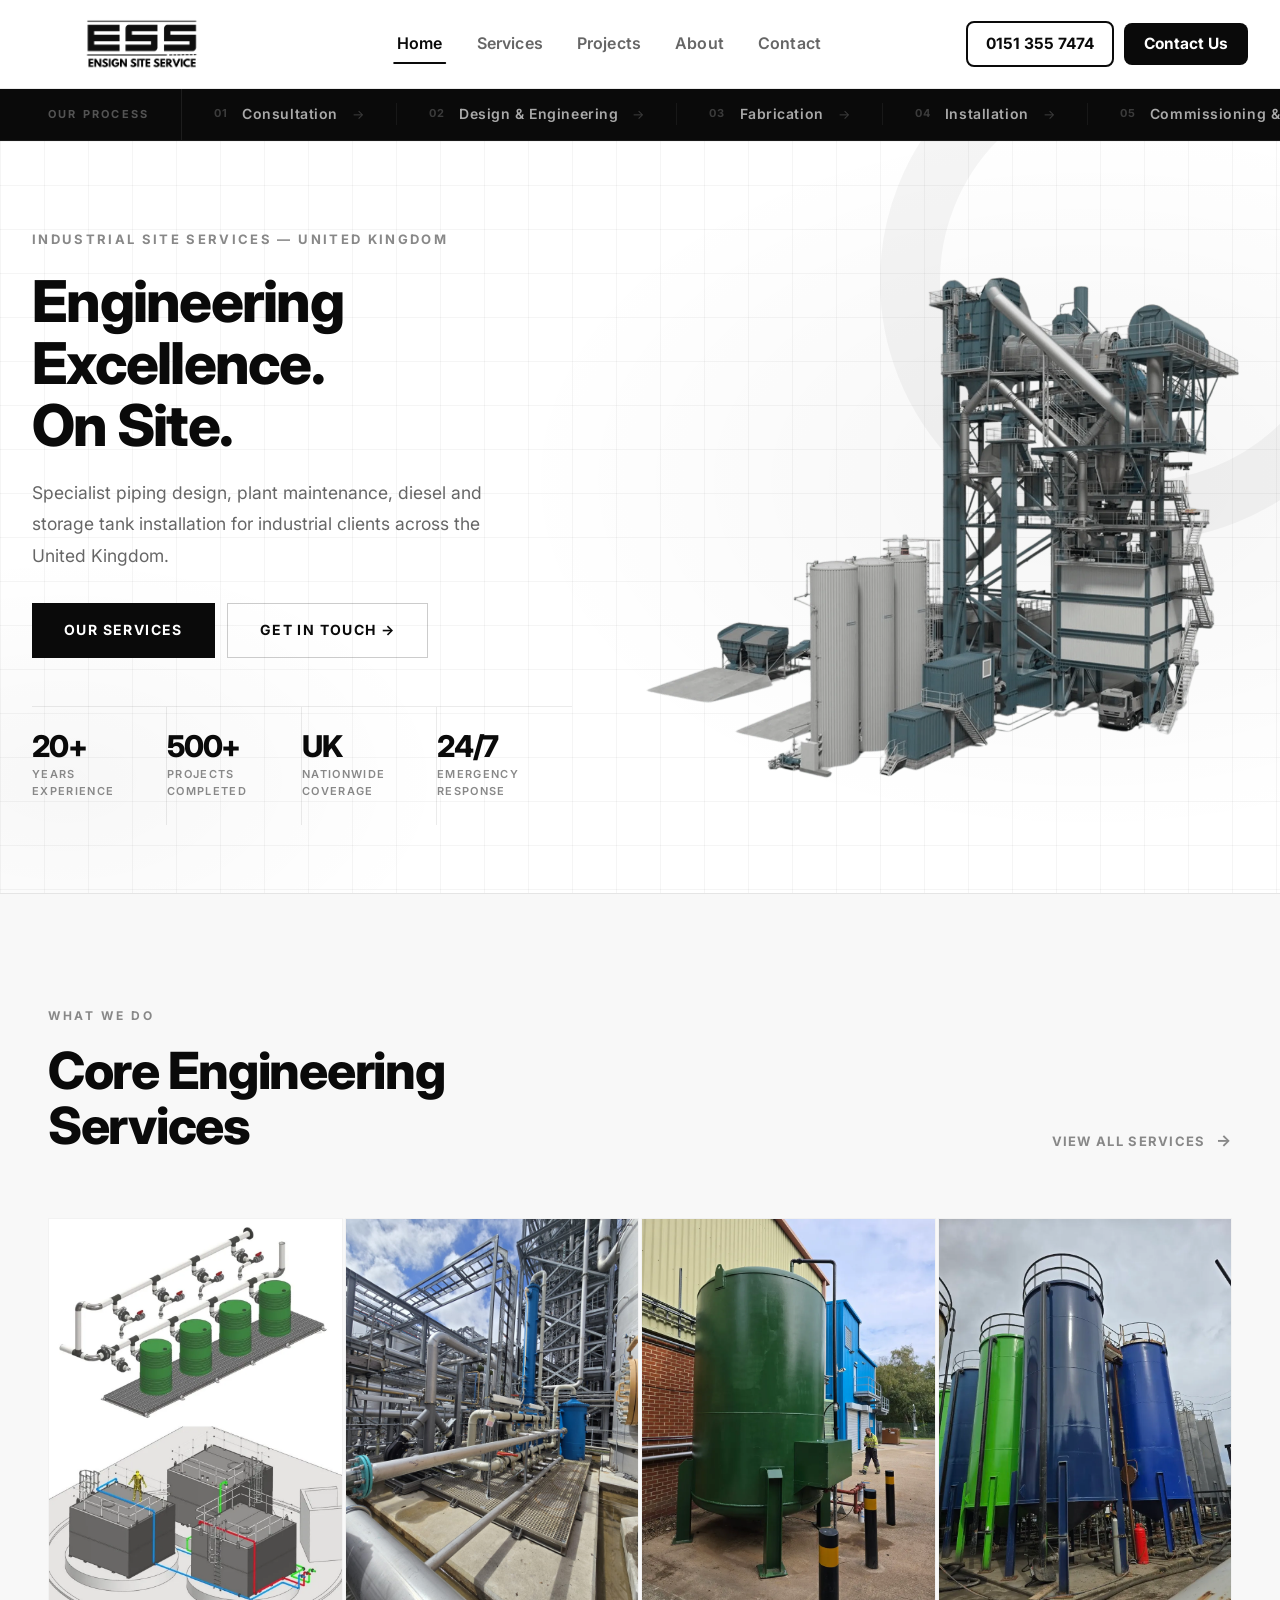
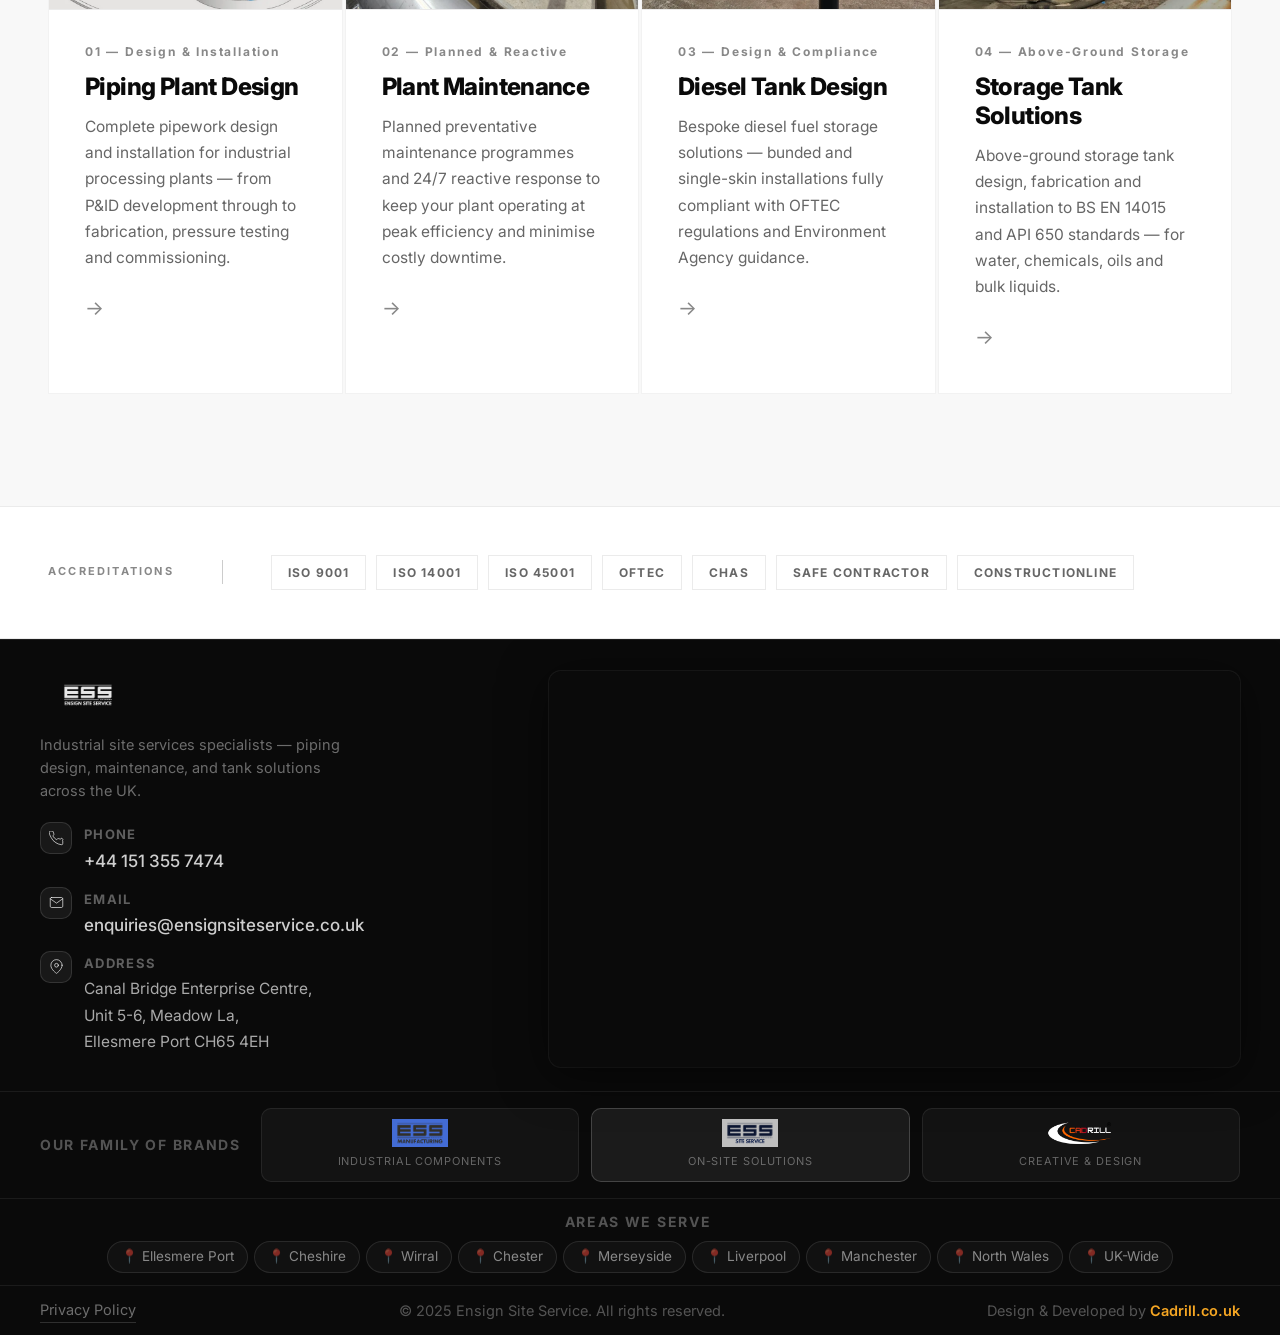
==== commit 0a9b5337: "Add "Design & Developed by Cadrill.co.uk" credit to footer Co-Authored-By: Claude Sonnet 5 <noreply@" ====
--- a/index.html
+++ b/index.html
@@ -291,6 +291,7 @@
     <div class="footer__bottom">
       <a href="privacy-policy" class="footer__policy-link">Privacy Policy</a>
       <p>&copy; 2025 Ensign Site Service. All rights reserved.</p>
+      <p class="footer__credit">Design &amp; Developed by <a href="https://cadrill.co.uk/" target="_blank" class="footer__credit-link">Cadrill.co.uk</a></p>
     </div>
   </footer>
 
--- a/style.css
+++ b/style.css
@@ -911,6 +911,18 @@
   padding-bottom: 1px;
 }
 .footer__policy-link:hover { color: #fff; border-color: #fff; }
+
+.footer__credit {
+  font-size: 14.5px;
+  color: rgba(255,255,255,0.3);
+}
+.footer__credit-link {
+  color: #f5a623;
+  text-decoration: none;
+  font-weight: 600;
+  transition: color 0.2s;
+}
+.footer__credit-link:hover { color: #ffc35c; }
 
 /* ======================================
    PAGE HERO (inner pages)
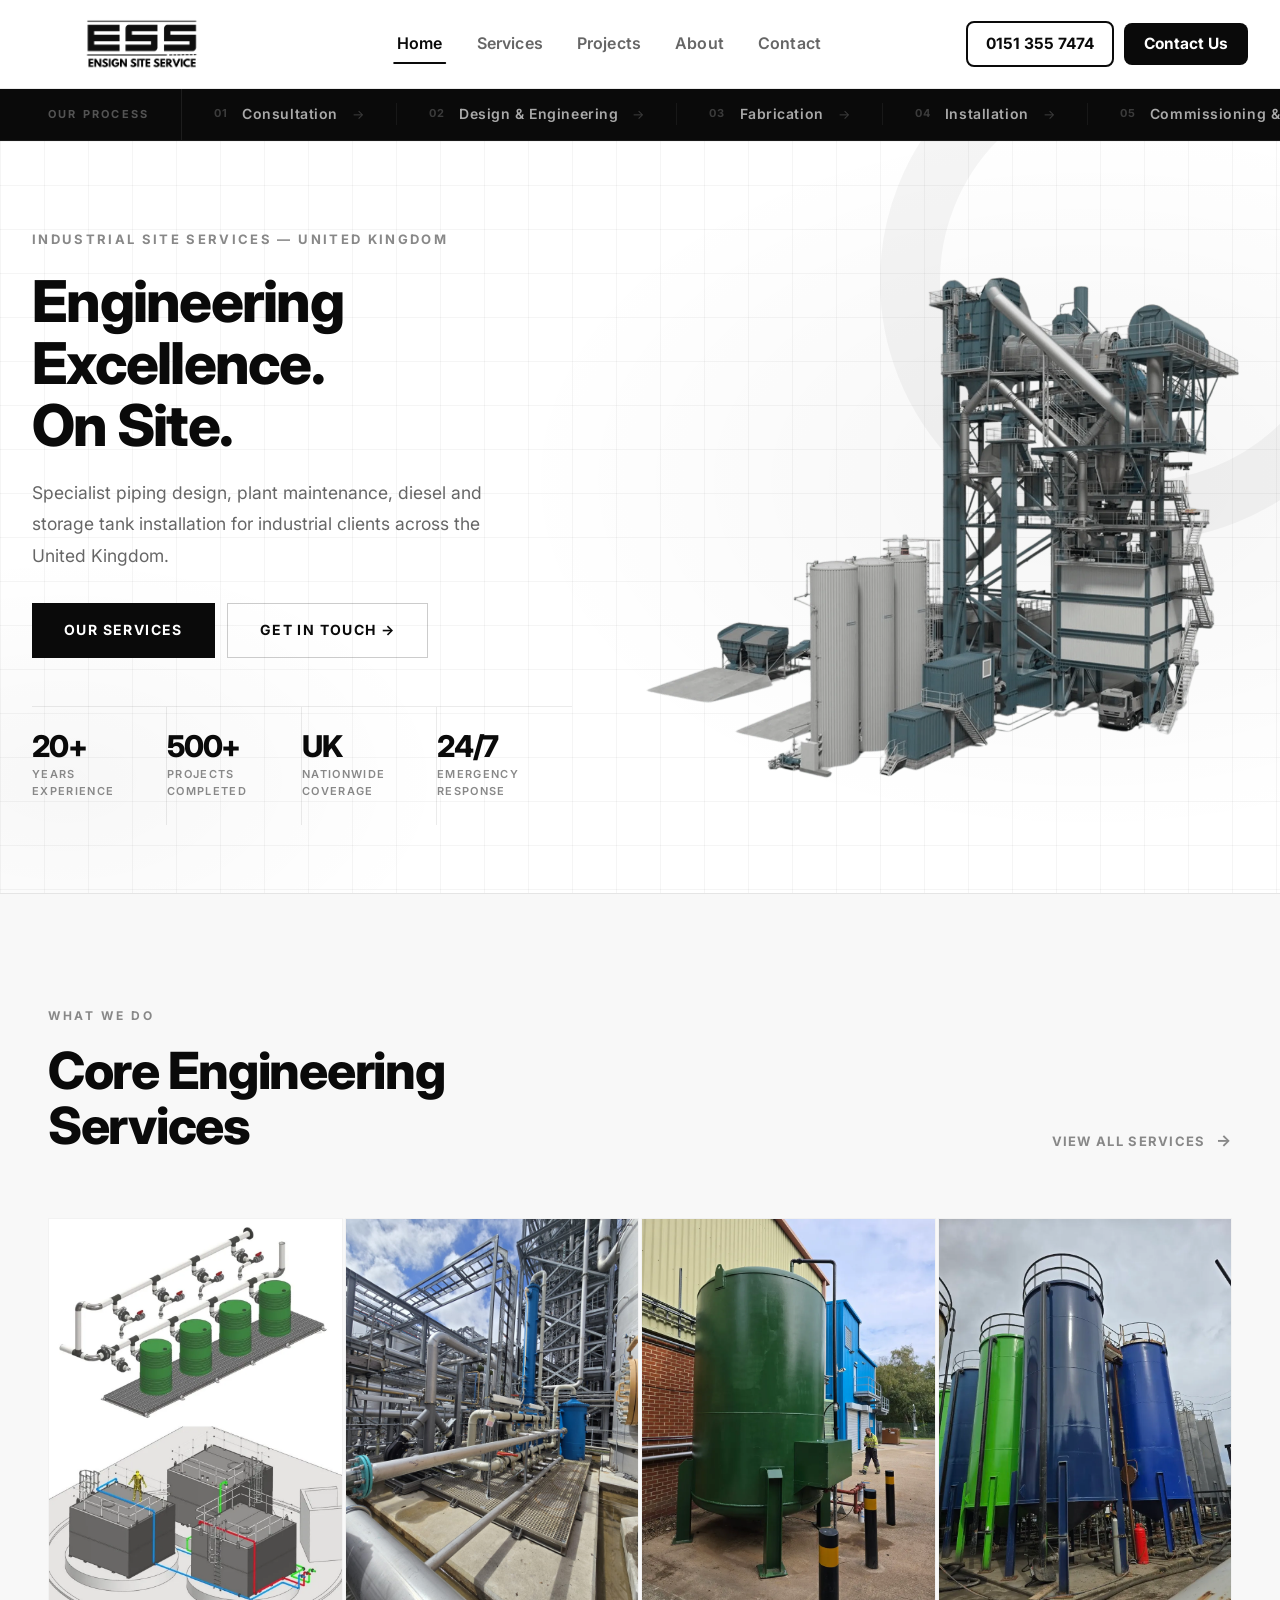
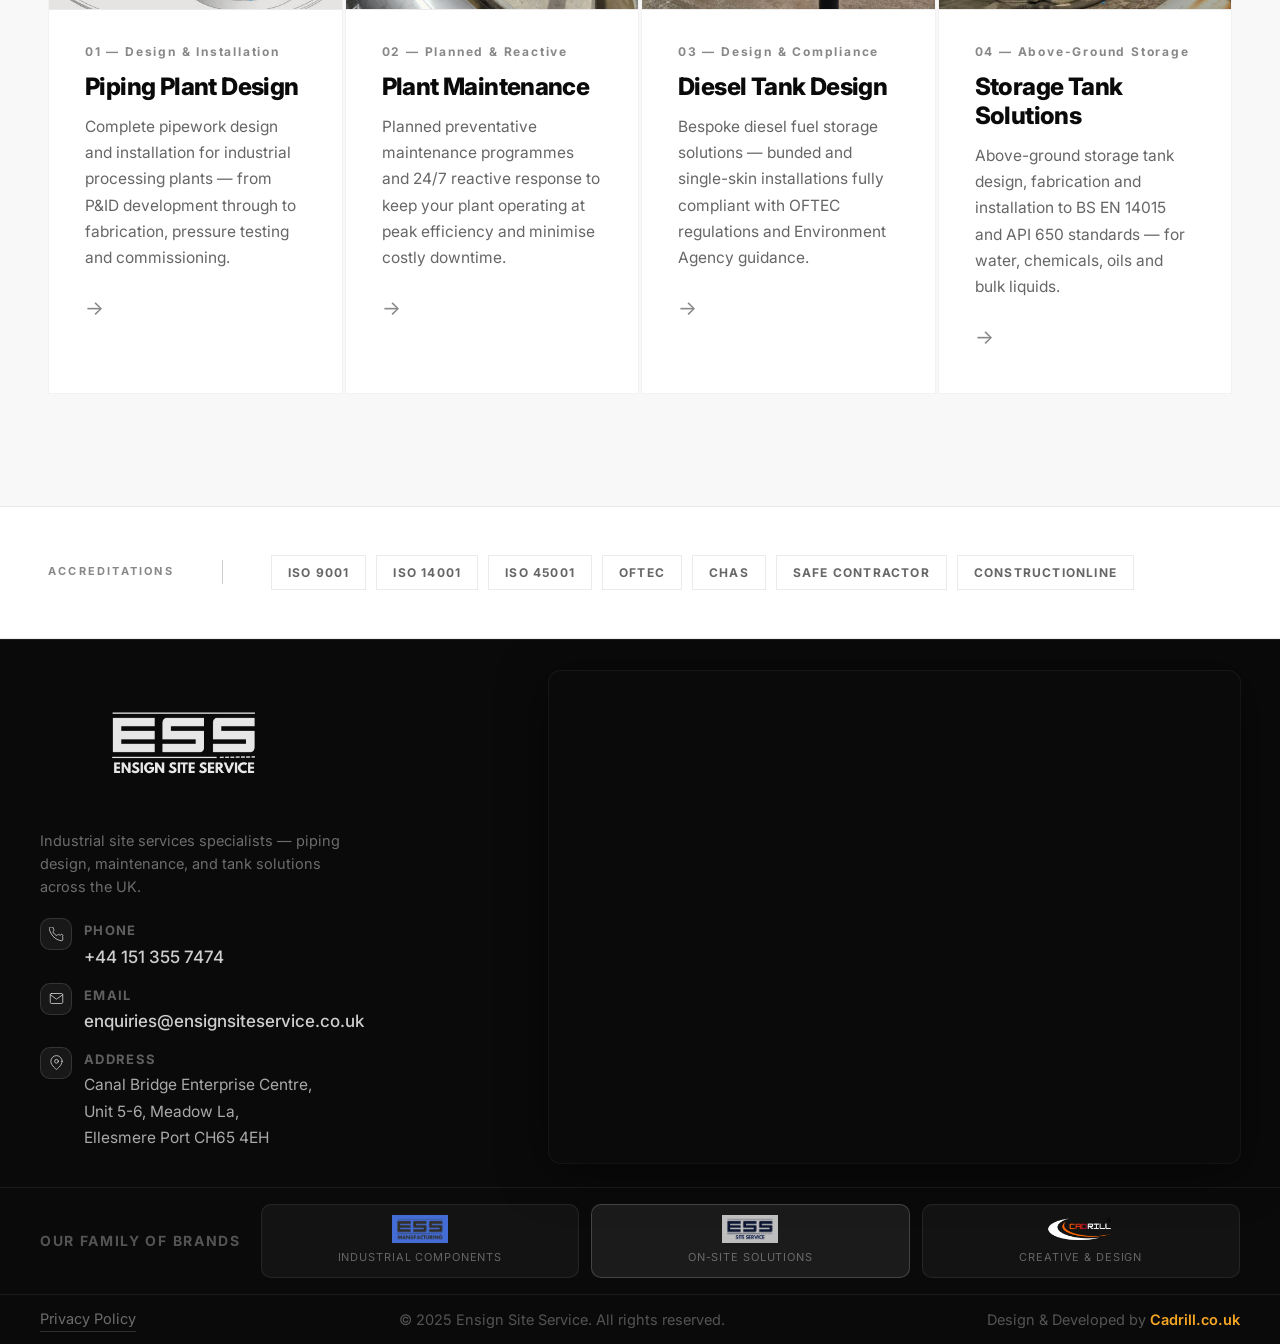
==== commit d6913c35: "Enlarge footer logo 3x and move Areas We Serve from footer to About page Co-Authored-By: Claude Sonn" ====
--- a/index.html
+++ b/index.html
@@ -273,21 +273,6 @@
       </div>
     </div>
 
-    <div class="footer__areas">
-      <span class="footer__areas-label">Areas We Serve</span>
-      <div class="footer__areas-pills">
-        <span class="footer__area-pill">📍 Ellesmere Port</span>
-        <span class="footer__area-pill">📍 Cheshire</span>
-        <span class="footer__area-pill">📍 Wirral</span>
-        <span class="footer__area-pill">📍 Chester</span>
-        <span class="footer__area-pill">📍 Merseyside</span>
-        <span class="footer__area-pill">📍 Liverpool</span>
-        <span class="footer__area-pill">📍 Manchester</span>
-        <span class="footer__area-pill">📍 North Wales</span>
-        <span class="footer__area-pill">📍 UK-Wide</span>
-      </div>
-    </div>
-
     <div class="footer__bottom">
       <a href="privacy-policy" class="footer__policy-link">Privacy Policy</a>
       <p>&copy; 2025 Ensign Site Service. All rights reserved.</p>
--- a/style.css
+++ b/style.css
@@ -678,7 +678,7 @@
 }
 
 .footer__logo {
-  height: 48px;
+  height: 144px;
   width: auto;
   display: block;
   margin-bottom: 14px;
@@ -834,53 +834,26 @@
   text-align: center;
 }
 
-.footer__areas {
-  position: relative;
-  z-index: 1;
-  border-top: 1px solid rgba(255,255,255,0.07);
-  padding: 12px 40px;
+.areas-section {
+  padding: 56px 0;
+  border-top: 1px solid var(--border);
+  text-align: center;
+}
+
+.areas-section__pills {
   display: flex;
   flex-wrap: wrap;
-  align-items: center;
   justify-content: center;
-  gap: 8px 12px;
-  max-width: 1280px;
-  margin: 0 auto;
-  width: 100%;
-  box-sizing: border-box;
-}
-
-.footer__areas-label {
+  gap: 10px;
+}
+
+.areas-pill {
   font-size: 14px;
-  font-weight: 700;
-  color: rgba(255,255,255,0.3);
-  text-transform: uppercase;
-  letter-spacing: 0.12em;
-  white-space: nowrap;
-  margin-right: 4px;
-}
-
-.footer__areas-pills {
-  display: flex;
-  flex-wrap: wrap;
-  gap: 6px;
-  align-items: center;
-}
-
-.footer__area-pill {
-  font-size: 13.5px;
-  color: rgba(255,255,255,0.5);
-  padding: 4px 13px;
-  border: 1px solid rgba(255,255,255,0.1);
+  color: var(--grey-5);
+  padding: 8px 18px;
+  border: 1px solid var(--border);
   border-radius: 20px;
-  text-decoration: none;
-  background: rgba(255,255,255,0.03);
-  transition: background 0.2s, color 0.2s, border-color 0.2s;
-}
-.footer__area-pill--link:hover {
-  background: rgba(255,255,255,0.1);
-  border-color: rgba(255,255,255,0.22);
-  color: #fff;
+  background: var(--grey-0);
 }
 
 .footer__bottom {
@@ -1260,7 +1233,6 @@
   .footer__map { height: 220px; }
   .footer__brands { flex-direction: column; align-items: flex-start; padding: 20px 24px; gap: 16px; }
   .footer__brand-logos { width: 100%; }
-  .footer__areas { padding: 14px 24px; }
   .footer__bottom { padding: 14px 24px; flex-direction: column; gap: 8px; text-align: center; }
 }
 
@@ -1361,7 +1333,6 @@
 
   /* Footer */
   .footer__brands { padding: 16px 20px; gap: 12px; }
-  .footer__areas { padding: 12px 20px; }
   .footer__bottom { padding: 12px 20px; flex-direction: column; gap: 6px; text-align: center; }
 }
 
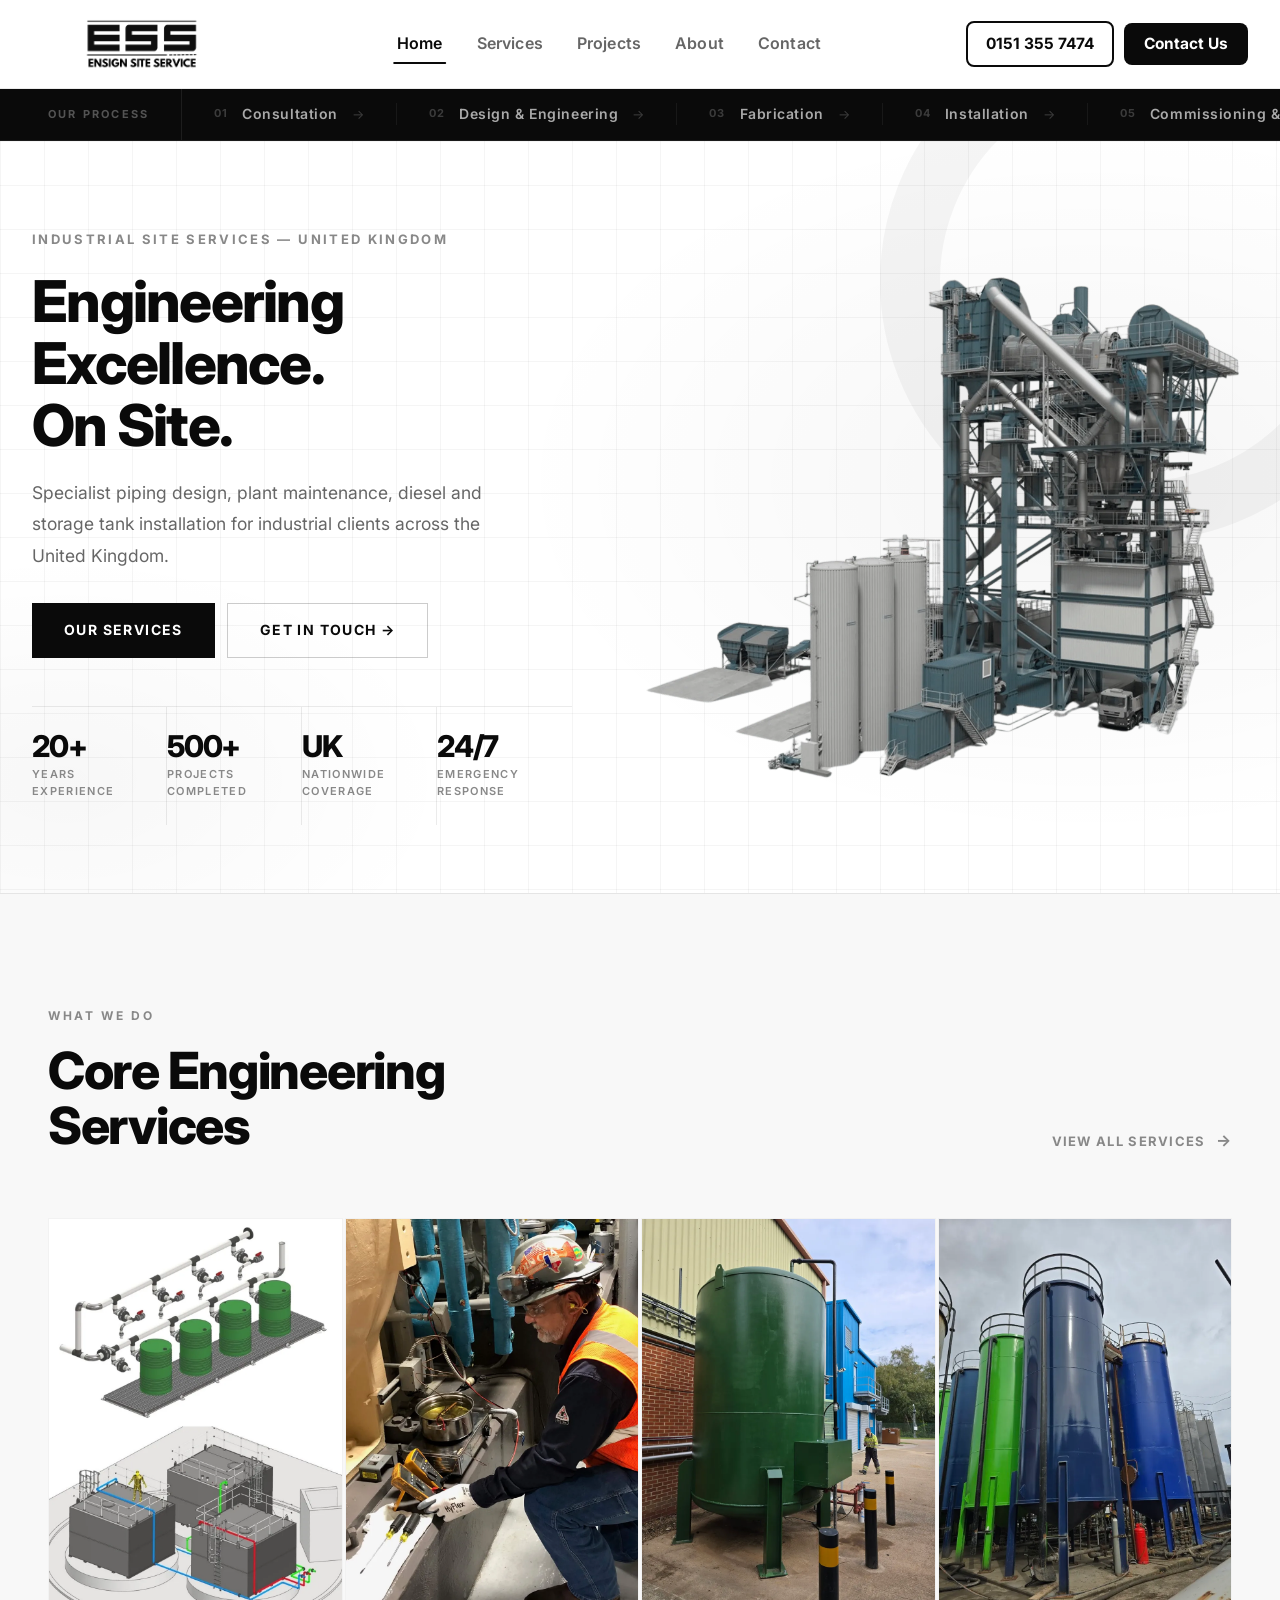
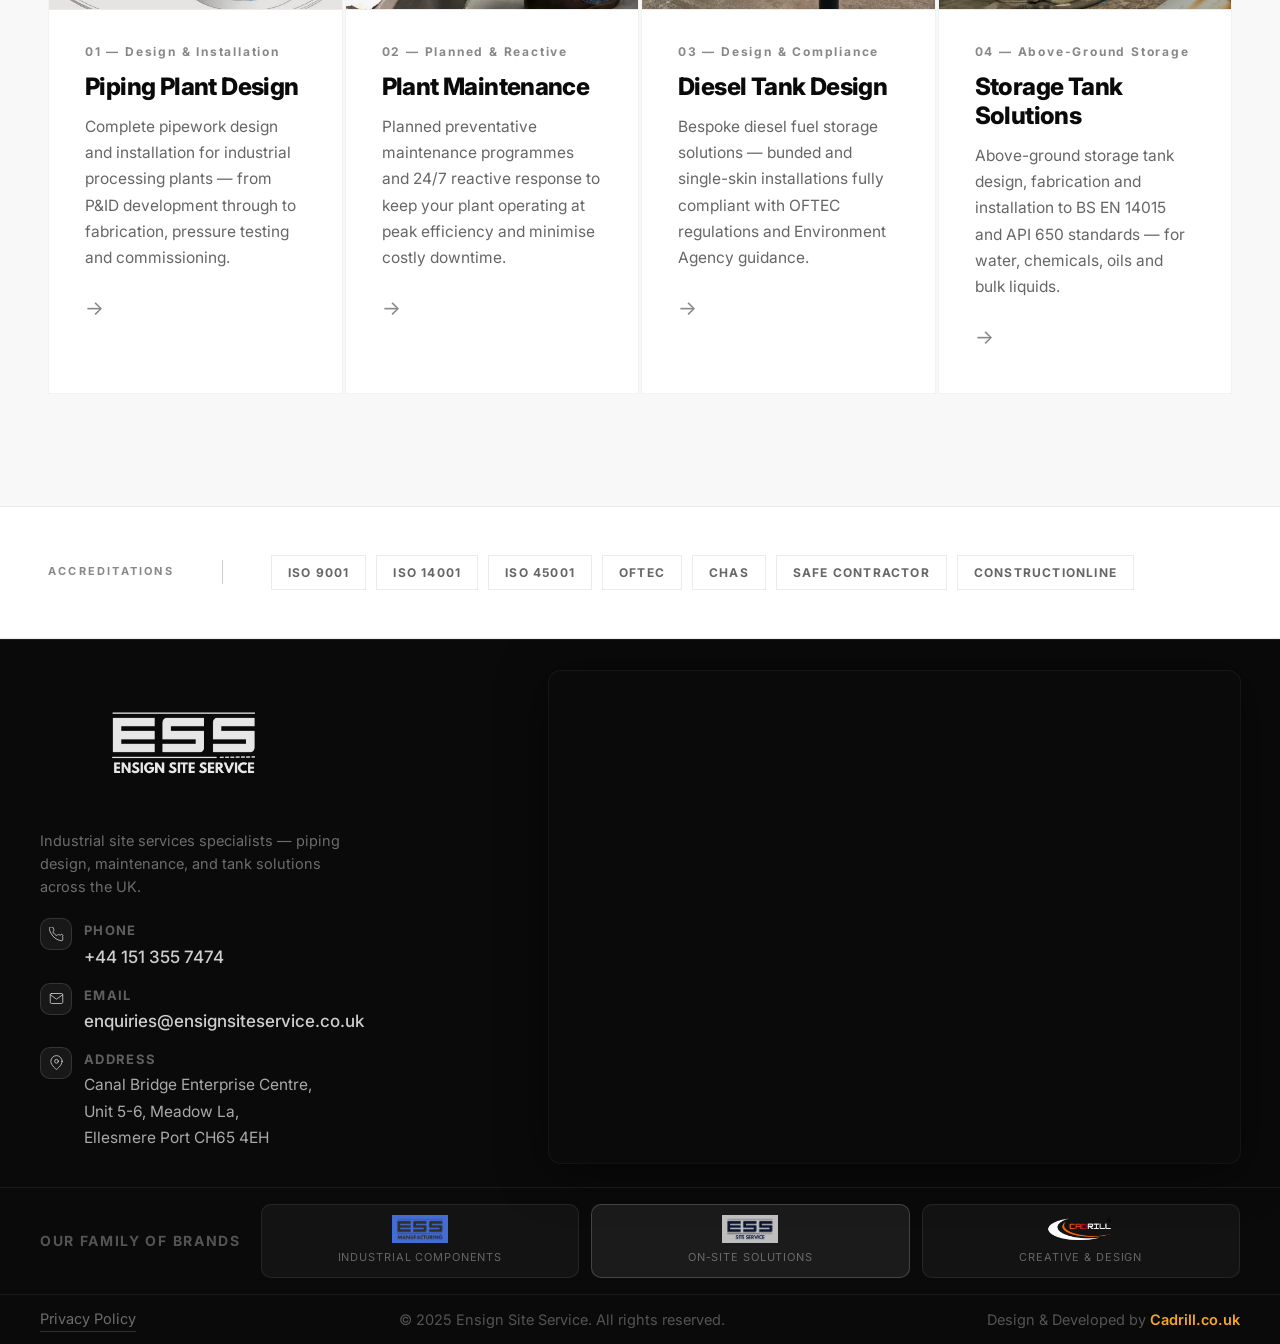
==== commit 2cba8ce8: "Fix homepage Plant Maintenance card using wrong (Piping) photo Co-Authored-By: Claude Sonnet 5 <nore" ====
--- a/index.html
+++ b/index.html
@@ -158,7 +158,7 @@
 
         <a href="services.html#maintenance" class="svc-card">
           <div class="svc-card__img-wrap">
-            <img src="./gallery/Piping/WhatsApp Image 2026-07-07 at 10.17.09 AM (2).jpeg" alt="Plant Maintenance" />
+            <img src="images/plant-maintenance.webp" alt="Plant Maintenance" />
           </div>
           <div class="svc-card__body">
             <div class="svc-card__num">02 &mdash; Planned &amp; Reactive</div>
--- a/style.css
+++ b/style.css
@@ -1040,13 +1040,9 @@
    ====================================== */
 
 .about-intro { padding: 96px 0; background: var(--white); border-top: 1px solid var(--border); }
-.about-intro__inner { display: grid; grid-template-columns: 1fr 1fr; gap: 80px; align-items: start; }
+.about-intro__inner { max-width: 760px; }
 .about-intro__title { font-size: 38px; font-weight: 800; color: var(--black); margin-bottom: 28px; }
 .about-intro__body { font-size: 16.5px; color: var(--grey-5); line-height: 1.85; margin-bottom: 18px; }
-.about-mini-stats { display: grid; grid-template-columns: 1fr 1fr; gap: 2px; background: var(--border); border: 1px solid var(--border); }
-.about-mini-stat { background: var(--white); padding: 32px 24px; }
-.about-mini-stat__num { font-size: 40px; font-weight: 800; color: var(--black); letter-spacing: -0.04em; line-height: 1; margin-bottom: 6px; }
-.about-mini-stat__label { font-size: 12px; font-weight: 600; letter-spacing: 0.12em; text-transform: uppercase; color: var(--grey-4); }
 
 .values-section { background: var(--grey-0); padding: 96px 0; border-top: 1px solid var(--border); }
 .values-grid { display: grid; grid-template-columns: repeat(3, 1fr); gap: 2px; background: var(--border); border: 1px solid var(--border); margin-top: 56px; }
@@ -1107,6 +1103,8 @@
 .form-submit:hover { background: var(--grey-8); }
 .form-note { font-size: 13px; color: var(--grey-4); margin-top: 14px; line-height: 1.6; }
 .form-success { display: none; padding: 20px 24px; background: var(--grey-0); border: 1px solid var(--border); font-size: 16px; color: var(--grey-6); margin-top: 16px; }
+.form-error { padding: 20px 24px; background: #fdecec; border: 1px solid #f3c2c2; font-size: 15px; color: #a12a2a; margin-top: 16px; }
+.form-error a { color: inherit; text-decoration: underline; }
 
 .contact-info__box { background: var(--grey-0); border: 1px solid var(--border); padding: 36px 32px; margin-bottom: 2px; }
 .contact-info__box-title { font-size: 11px; font-weight: 700; letter-spacing: 0.18em; text-transform: uppercase; color: var(--grey-4); margin-bottom: 28px; }
@@ -1296,8 +1294,6 @@
 
   /* About page */
   .about-intro { padding: 56px 0; }
-  .about-intro__inner { grid-template-columns: 1fr; gap: 40px; }
-  .about-mini-stats { grid-template-columns: 1fr 1fr; }
   .values-section { padding: 56px 0; }
   .values-grid { grid-template-columns: 1fr; }
   .timeline-section { padding: 56px 0; }
@@ -1347,7 +1343,6 @@
   .footer__brand-logos { flex-direction: column; }
   .industries-grid { grid-template-columns: 1fr; }
   .about-stats { grid-template-columns: 1fr; }
-  .about-mini-stats { grid-template-columns: 1fr; }
   .hero__stats { grid-template-columns: 1fr 1fr; }
   .svc-card__body { padding: 20px 16px 24px; }
 }
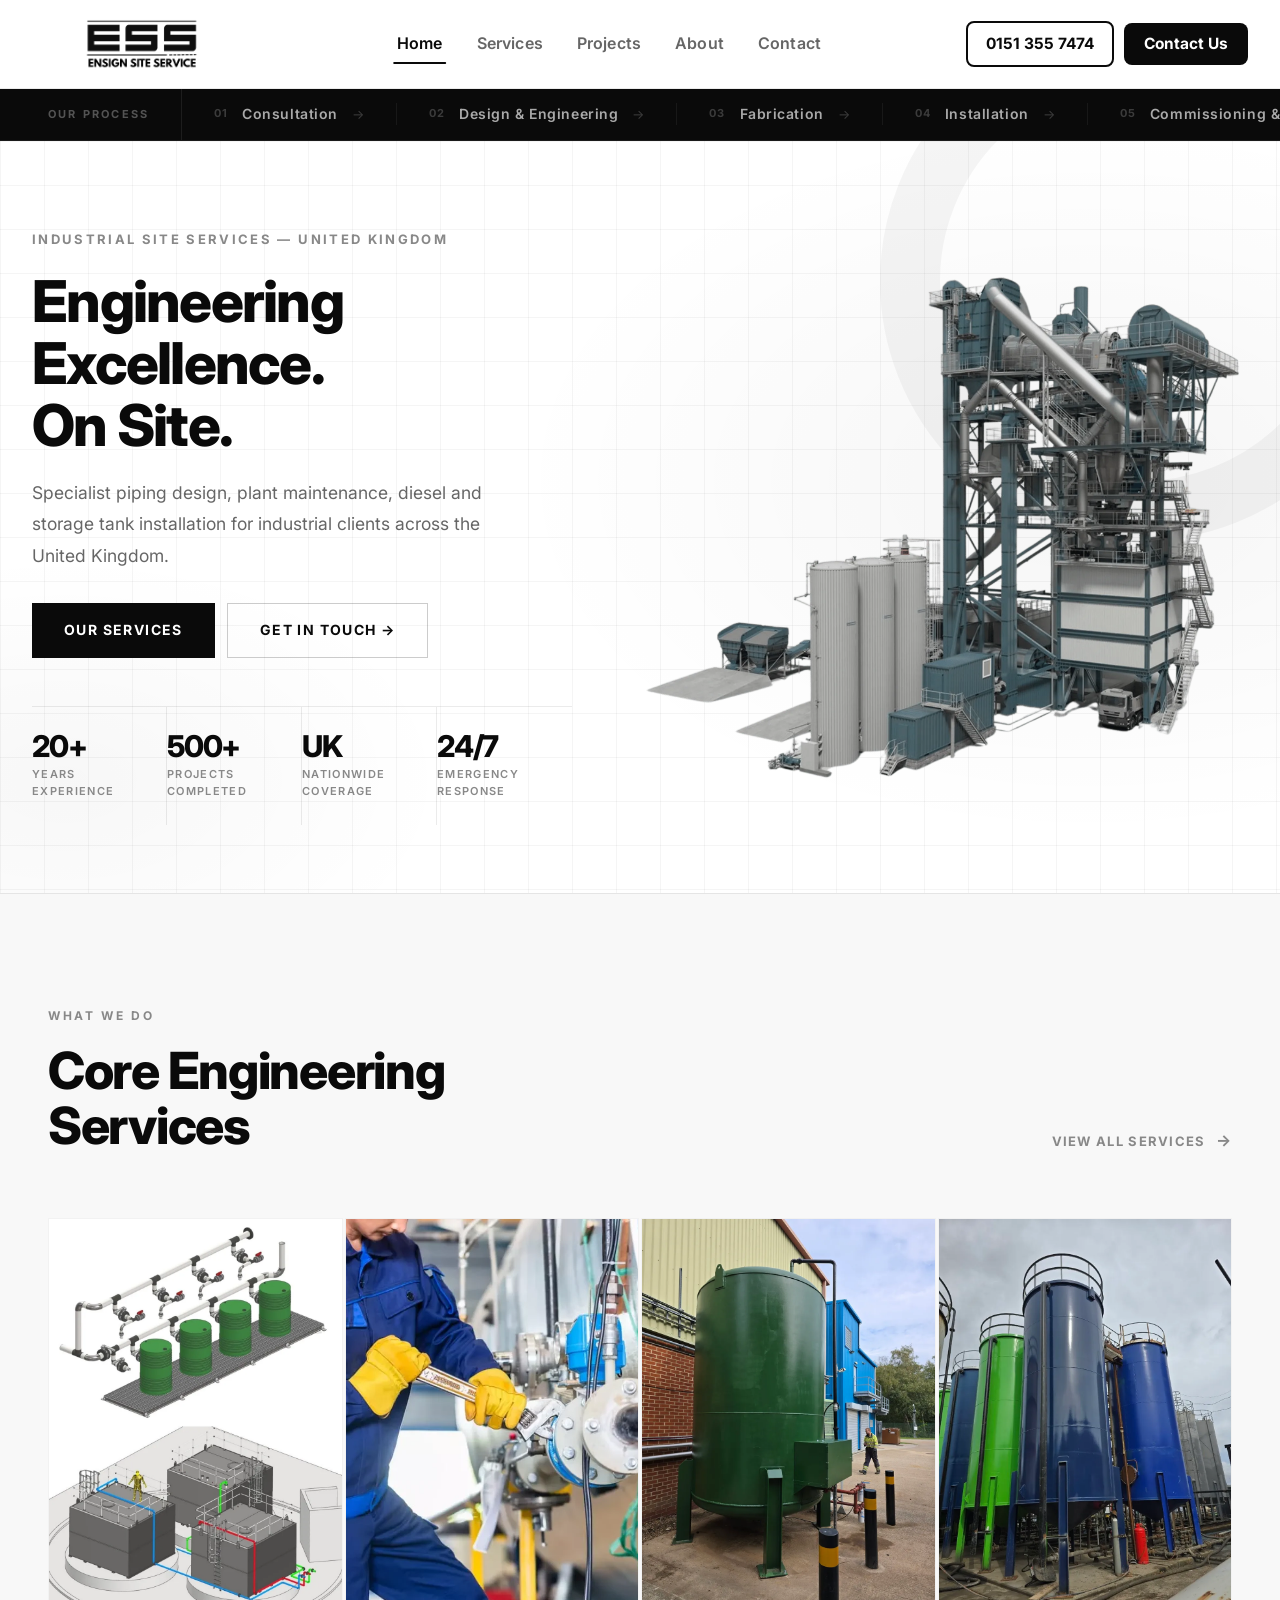
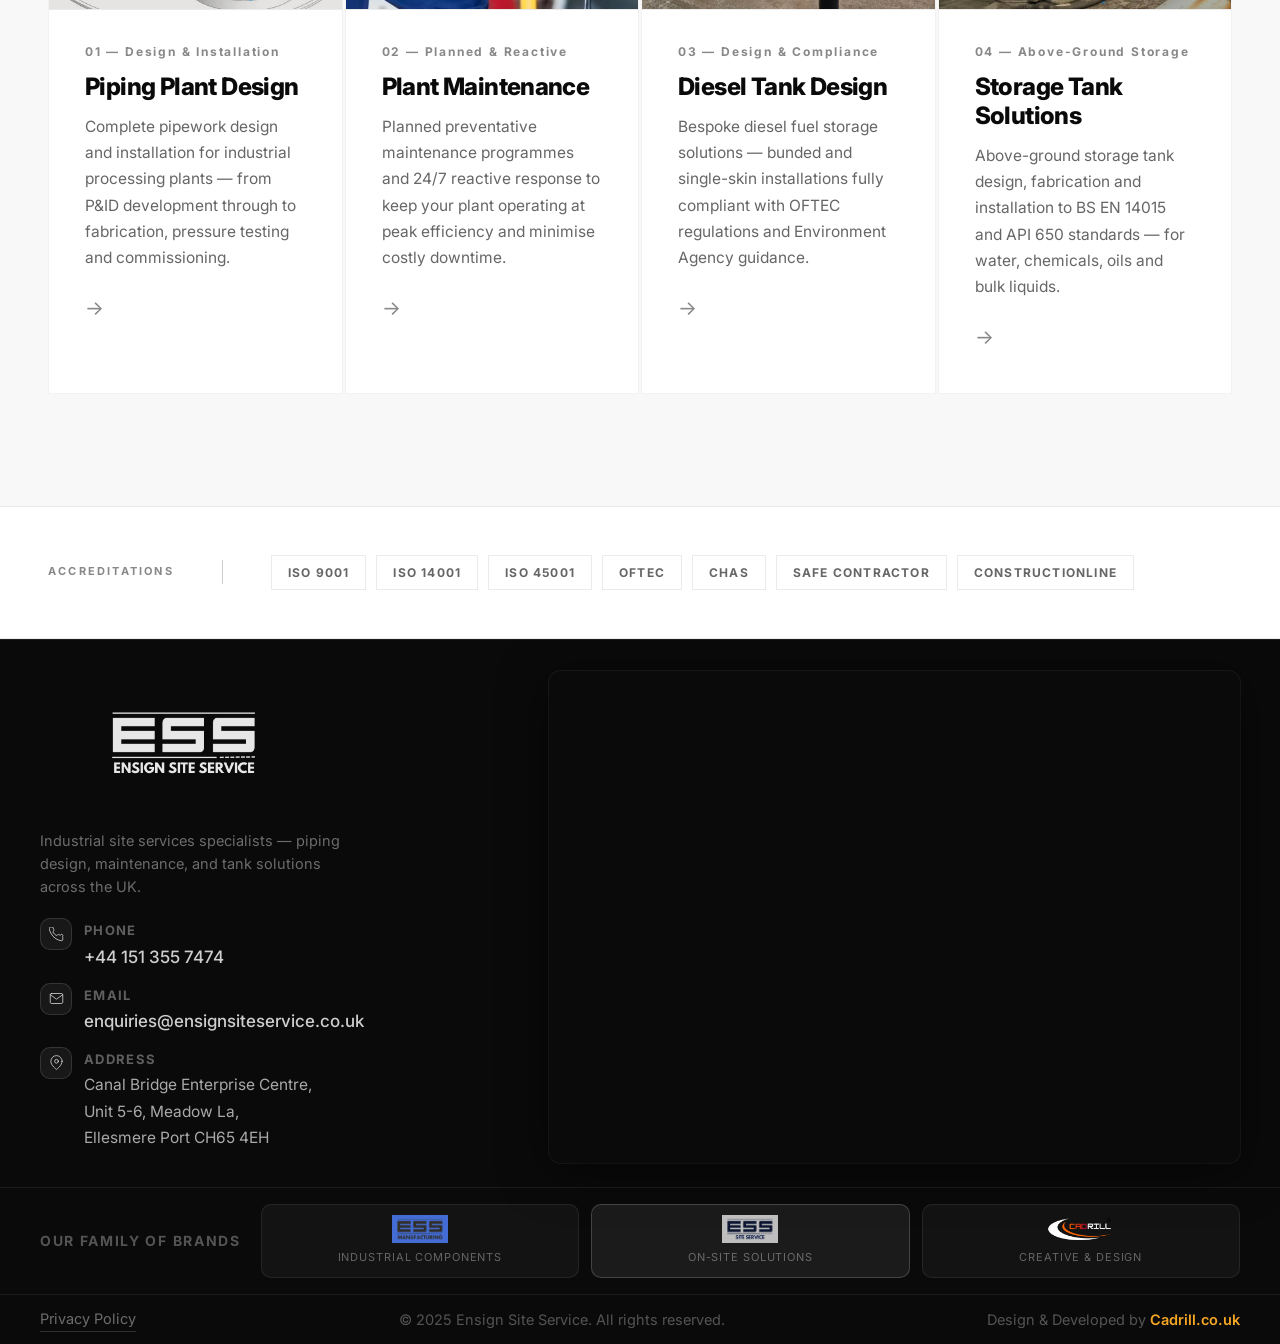
==== commit 6245b06a: "Use new maintenance photo on homepage Plant Maintenance card too Co-Authored-By: Claude Sonnet 5 <no" ====
--- a/index.html
+++ b/index.html
@@ -158,7 +158,7 @@
 
         <a href="services.html#maintenance" class="svc-card">
           <div class="svc-card__img-wrap">
-            <img src="images/plant-maintenance.webp" alt="Plant Maintenance" />
+            <img src="images/plant-maintenance-2.webp" alt="Plant Maintenance" />
           </div>
           <div class="svc-card__body">
             <div class="svc-card__num">02 &mdash; Planned &amp; Reactive</div>
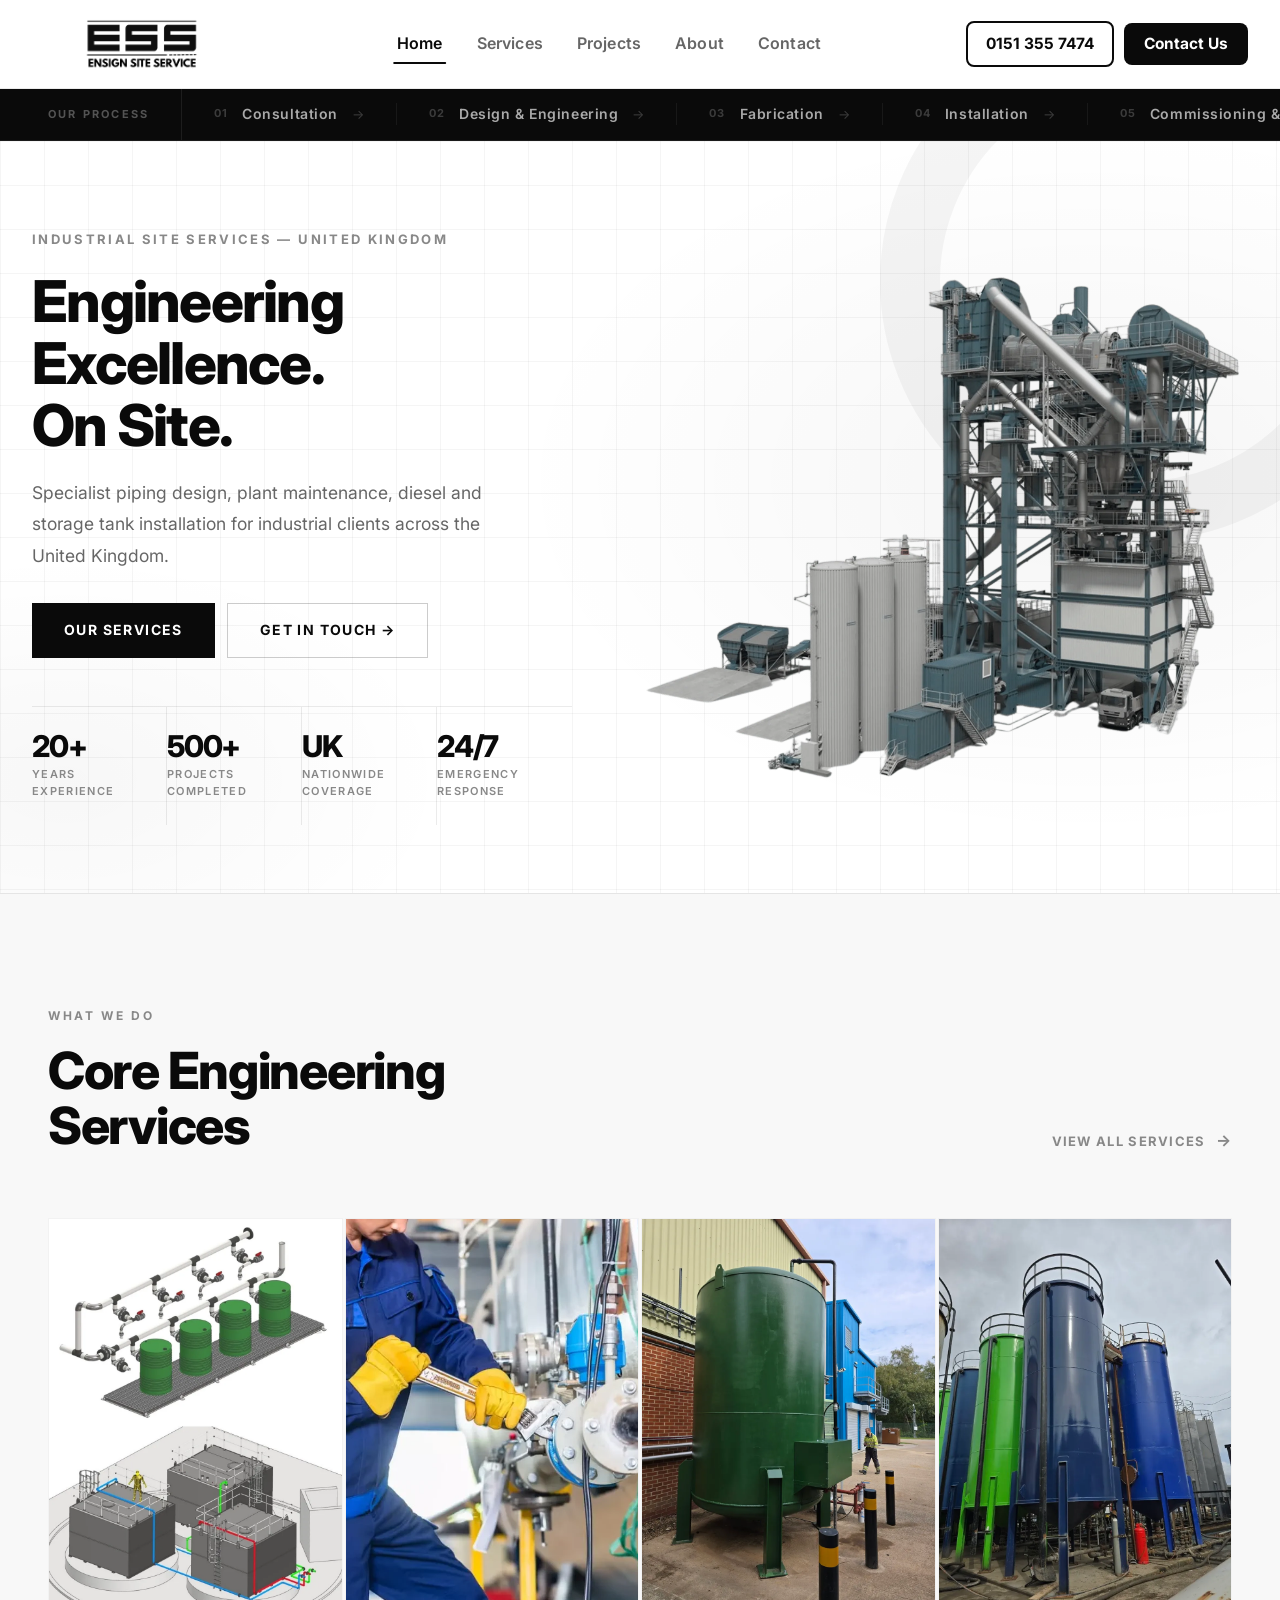
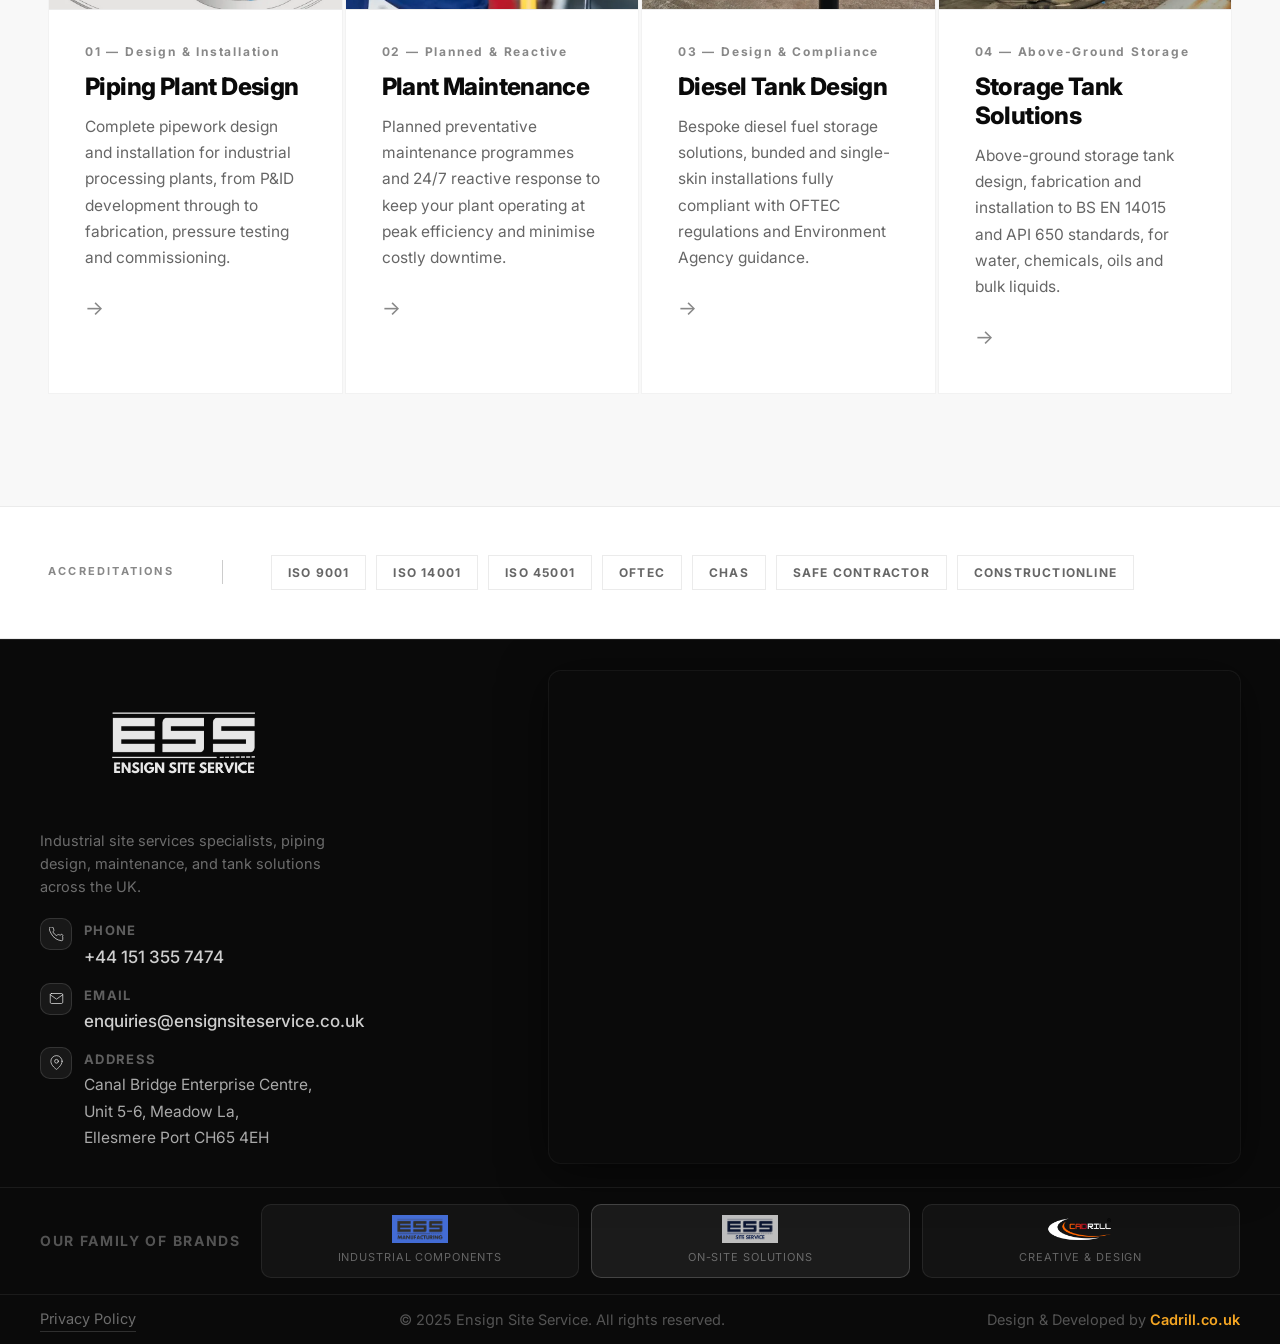
==== commit 640e331f: "Replace em-dashes with commas across all page text Co-Authored-By: Claude Sonnet 5 <noreply@anthropi" ====
--- a/index.html
+++ b/index.html
@@ -12,7 +12,7 @@
   </script>
   <meta charset="UTF-8" />
   <meta name="viewport" content="width=device-width, initial-scale=1.0" />
-  <title>Ensign Site Service — Industrial Piping, Maintenance &amp; Tank Solutions</title>
+  <title>Ensign Site Service, Industrial Piping, Maintenance &amp; Tank Solutions</title>
   <meta name="description" content="Ensign Site Service delivers expert piping plant design, industrial maintenance, diesel tank and storage tank solutions across the UK." />
   <link rel="stylesheet" href="style.css" />
   <link rel="icon" type="image/png" href="LOGO/Icon.png" />
@@ -151,7 +151,7 @@
           <div class="svc-card__body">
             <div class="svc-card__num">01 &mdash; Design &amp; Installation</div>
             <h3 class="svc-card__title">Piping Plant Design</h3>
-            <p class="svc-card__desc">Complete pipework design and installation for industrial processing plants — from P&amp;ID development through to fabrication, pressure testing and commissioning.</p>
+            <p class="svc-card__desc">Complete pipework design and installation for industrial processing plants, from P&amp;ID development through to fabrication, pressure testing and commissioning.</p>
             <span class="svc-card__arrow">→</span>
           </div>
         </a>
@@ -175,7 +175,7 @@
           <div class="svc-card__body">
             <div class="svc-card__num">03 &mdash; Design &amp; Compliance</div>
             <h3 class="svc-card__title">Diesel Tank Design</h3>
-            <p class="svc-card__desc">Bespoke diesel fuel storage solutions — bunded and single-skin installations fully compliant with OFTEC regulations and Environment Agency guidance.</p>
+            <p class="svc-card__desc">Bespoke diesel fuel storage solutions, bunded and single-skin installations fully compliant with OFTEC regulations and Environment Agency guidance.</p>
             <span class="svc-card__arrow">→</span>
           </div>
         </a>
@@ -187,7 +187,7 @@
           <div class="svc-card__body">
             <div class="svc-card__num">04 &mdash; Above-Ground Storage</div>
             <h3 class="svc-card__title">Storage Tank Solutions</h3>
-            <p class="svc-card__desc">Above-ground storage tank design, fabrication and installation to BS EN 14015 and API 650 standards — for water, chemicals, oils and bulk liquids.</p>
+            <p class="svc-card__desc">Above-ground storage tank design, fabrication and installation to BS EN 14015 and API 650 standards, for water, chemicals, oils and bulk liquids.</p>
             <span class="svc-card__arrow">→</span>
           </div>
         </a>
@@ -221,7 +221,7 @@
     <div class="footer__inner">
       <div class="footer__contact">
         <img src="LOGO/ENSIGN SITE SERVICE LOGO.png" class="footer__logo" alt="Ensign Site Service" />
-        <p class="footer__tagline">Industrial site services specialists — piping design, maintenance, and tank solutions across the UK.</p>
+        <p class="footer__tagline">Industrial site services specialists, piping design, maintenance, and tank solutions across the UK.</p>
         <a href="tel:+441513557474" class="footer__contact-item">
           <span class="footer__contact-icon">
             <svg viewBox="0 0 24 24" fill="none" width="15" height="15" stroke="currentColor" stroke-width="1.5" stroke-linecap="round" stroke-linejoin="round"><path d="M22 16.92v3a2 2 0 01-2.18 2 19.79 19.79 0 01-8.63-3.07A19.5 19.5 0 013.07 9.8 19.79 19.79 0 01.04 1.22 2 2 0 012 .04h3a2 2 0 012 1.72 12.84 12.84 0 00.7 2.81 2 2 0 01-.45 2.11L6.09 7.91a16 16 0 006 6l1.27-1.27a2 2 0 012.11-.45 12.84 12.84 0 002.81.7A2 2 0 0122 14.92z"/></svg>
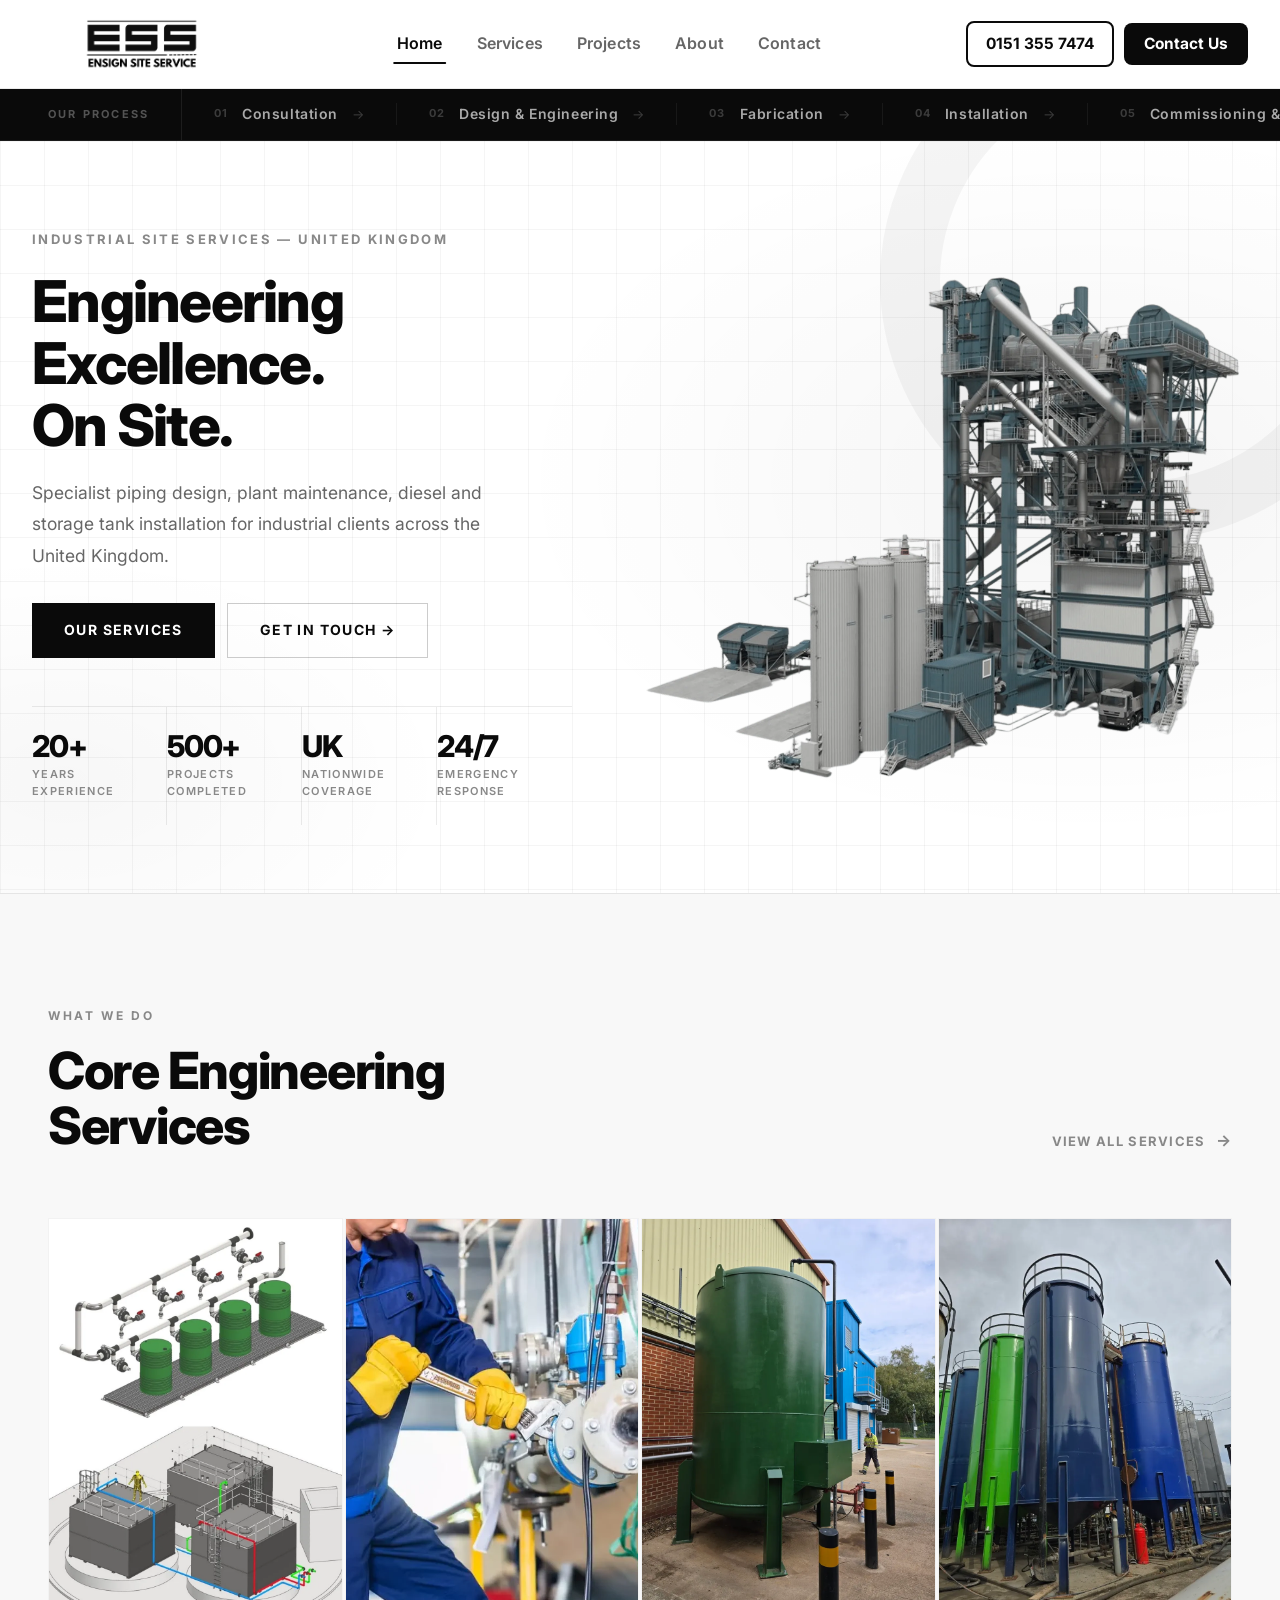
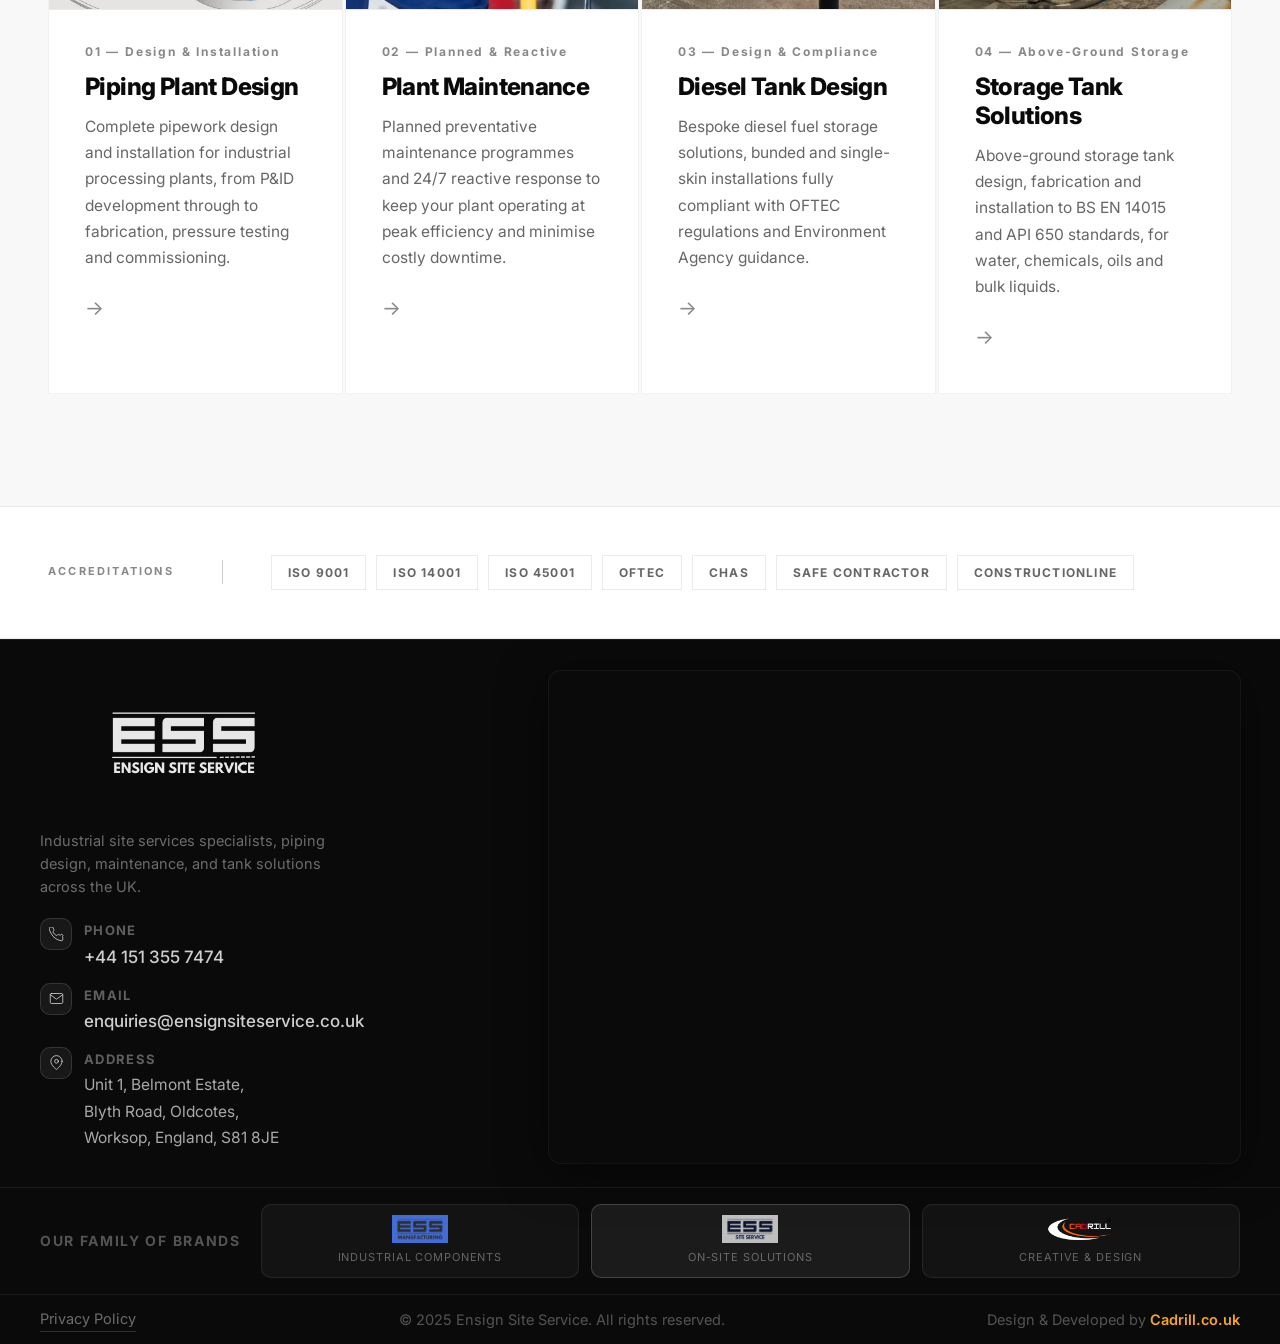
==== commit 3be11ef9: "Update business address to Unit 1, Belmont Estate, Oldcotes, Worksop Co-Authored-By: Claude Sonnet 5" ====
--- a/index.html
+++ b/index.html
@@ -246,7 +246,7 @@
           </span>
           <span class="footer__contact-text">
             <span class="footer__label">Address</span>
-            <address class="footer__address">Canal Bridge Enterprise Centre,<br />Unit 5-6, Meadow La,<br />Ellesmere Port CH65 4EH</address>
+            <address class="footer__address">Unit 1, Belmont Estate,<br />Blyth Road, Oldcotes,<br />Worksop, England, S81 8JE</address>
           </span>
         </div>
       </div>
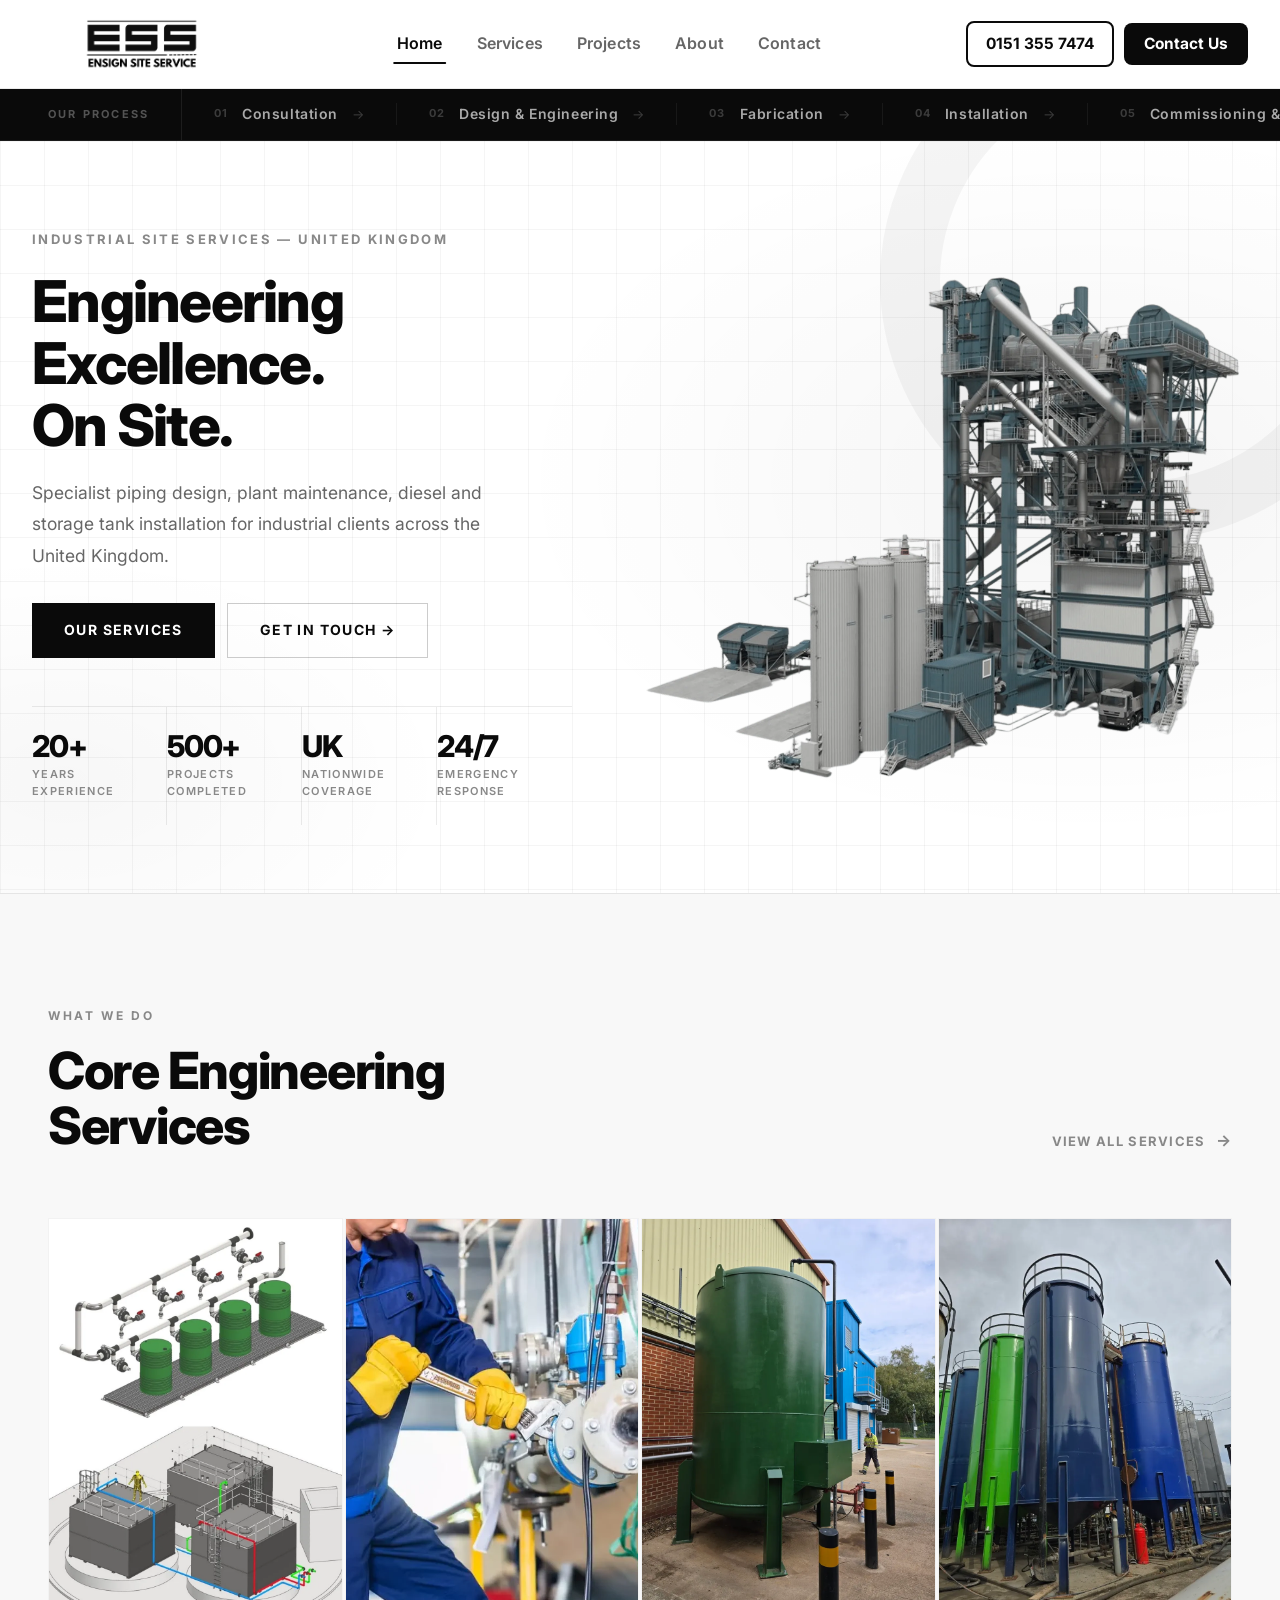
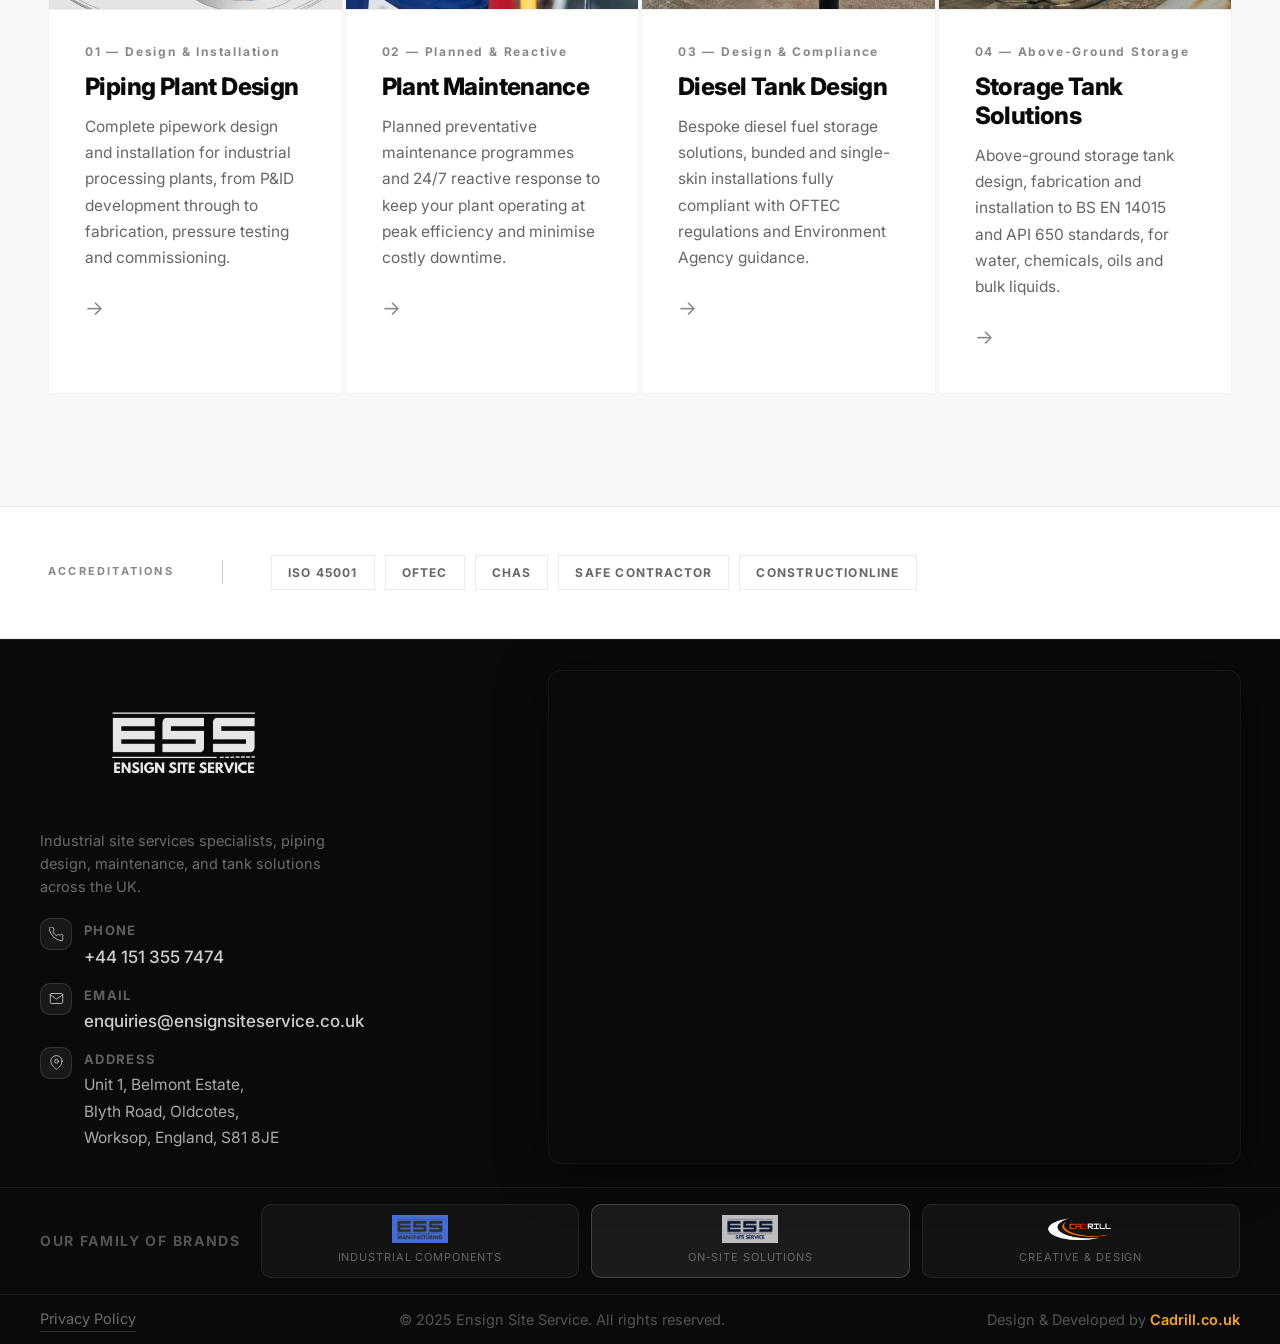
==== commit ac046a8a: "Remove ISO 9001 and ISO 14001 references across the site Co-Authored-By: Claude Sonnet 5 <noreply@an" ====
--- a/index.html
+++ b/index.html
@@ -204,8 +204,6 @@
         <span class="certs-strip__label">Accreditations</span>
         <div class="certs-strip__divider"></div>
         <div class="certs-strip__items">
-          <span class="cert-badge">ISO 9001</span>
-          <span class="cert-badge">ISO 14001</span>
           <span class="cert-badge">ISO 45001</span>
           <span class="cert-badge">OFTEC</span>
           <span class="cert-badge">CHAS</span>
